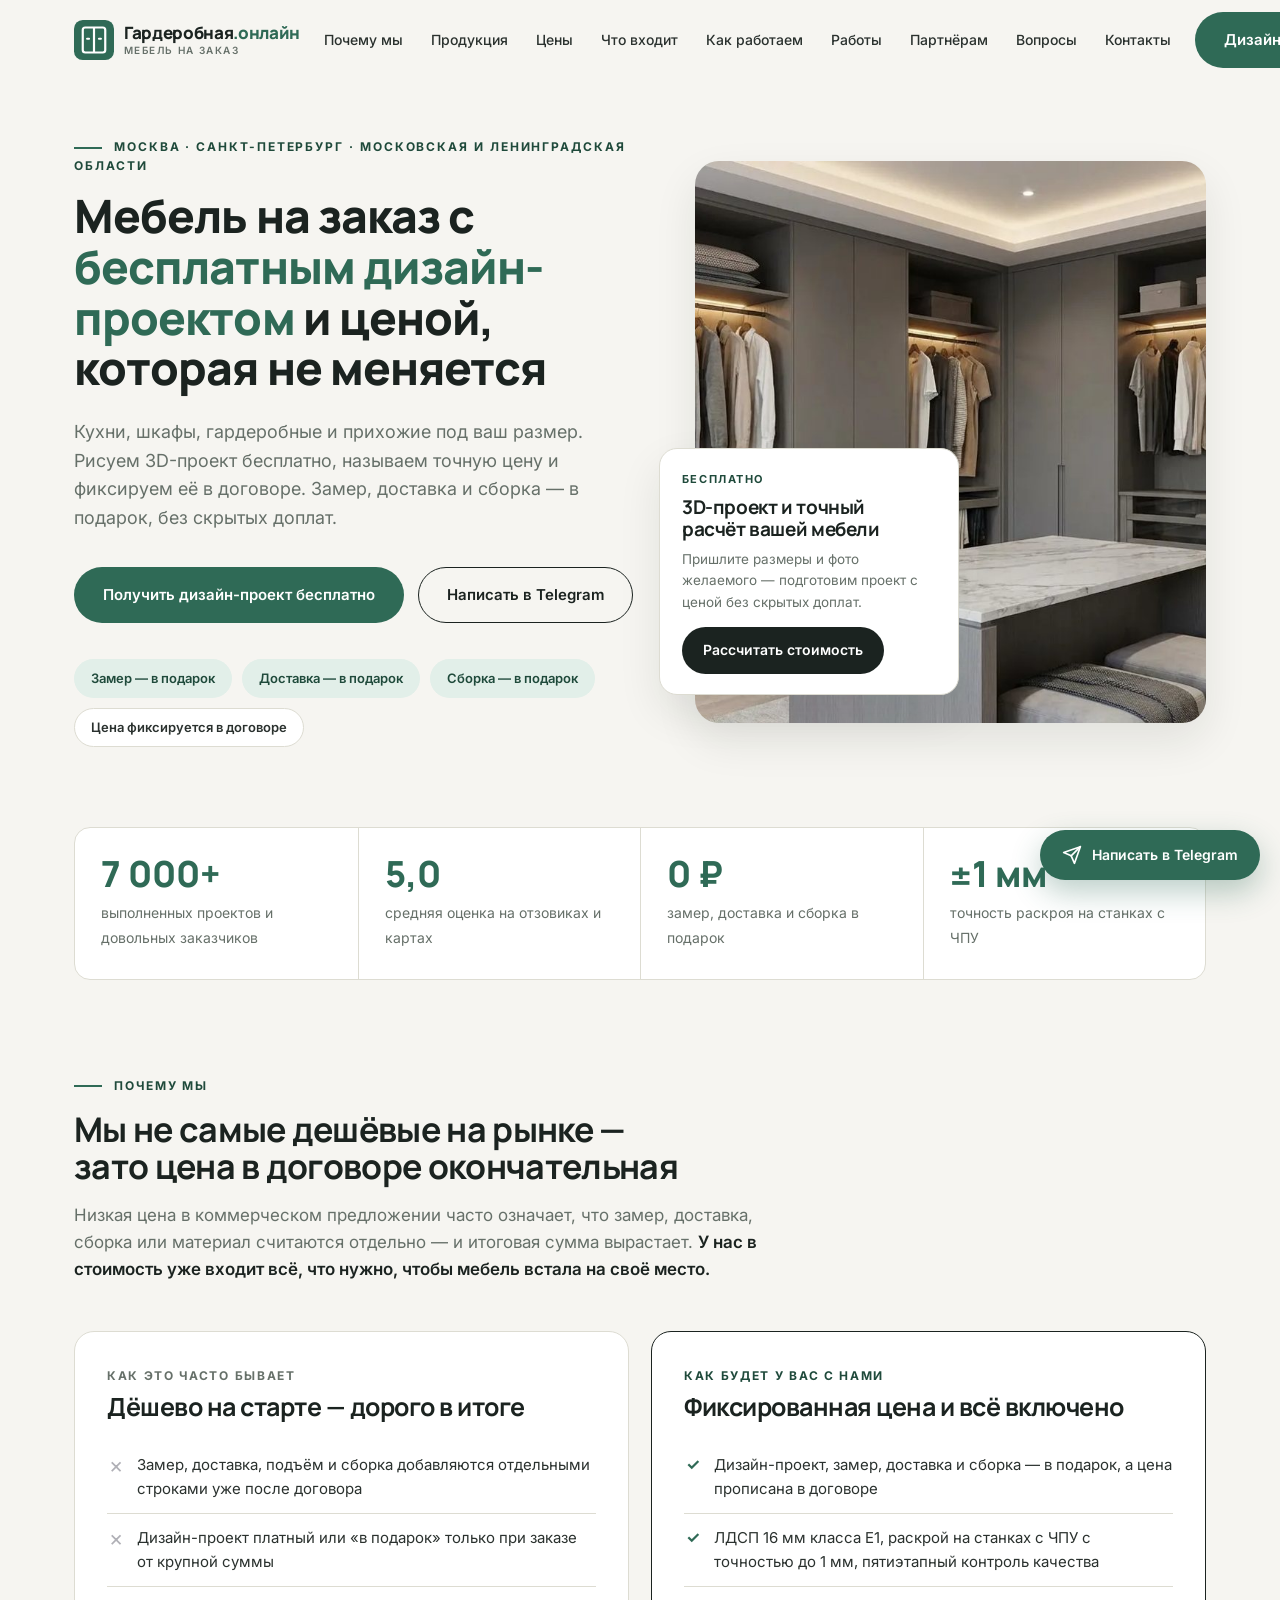
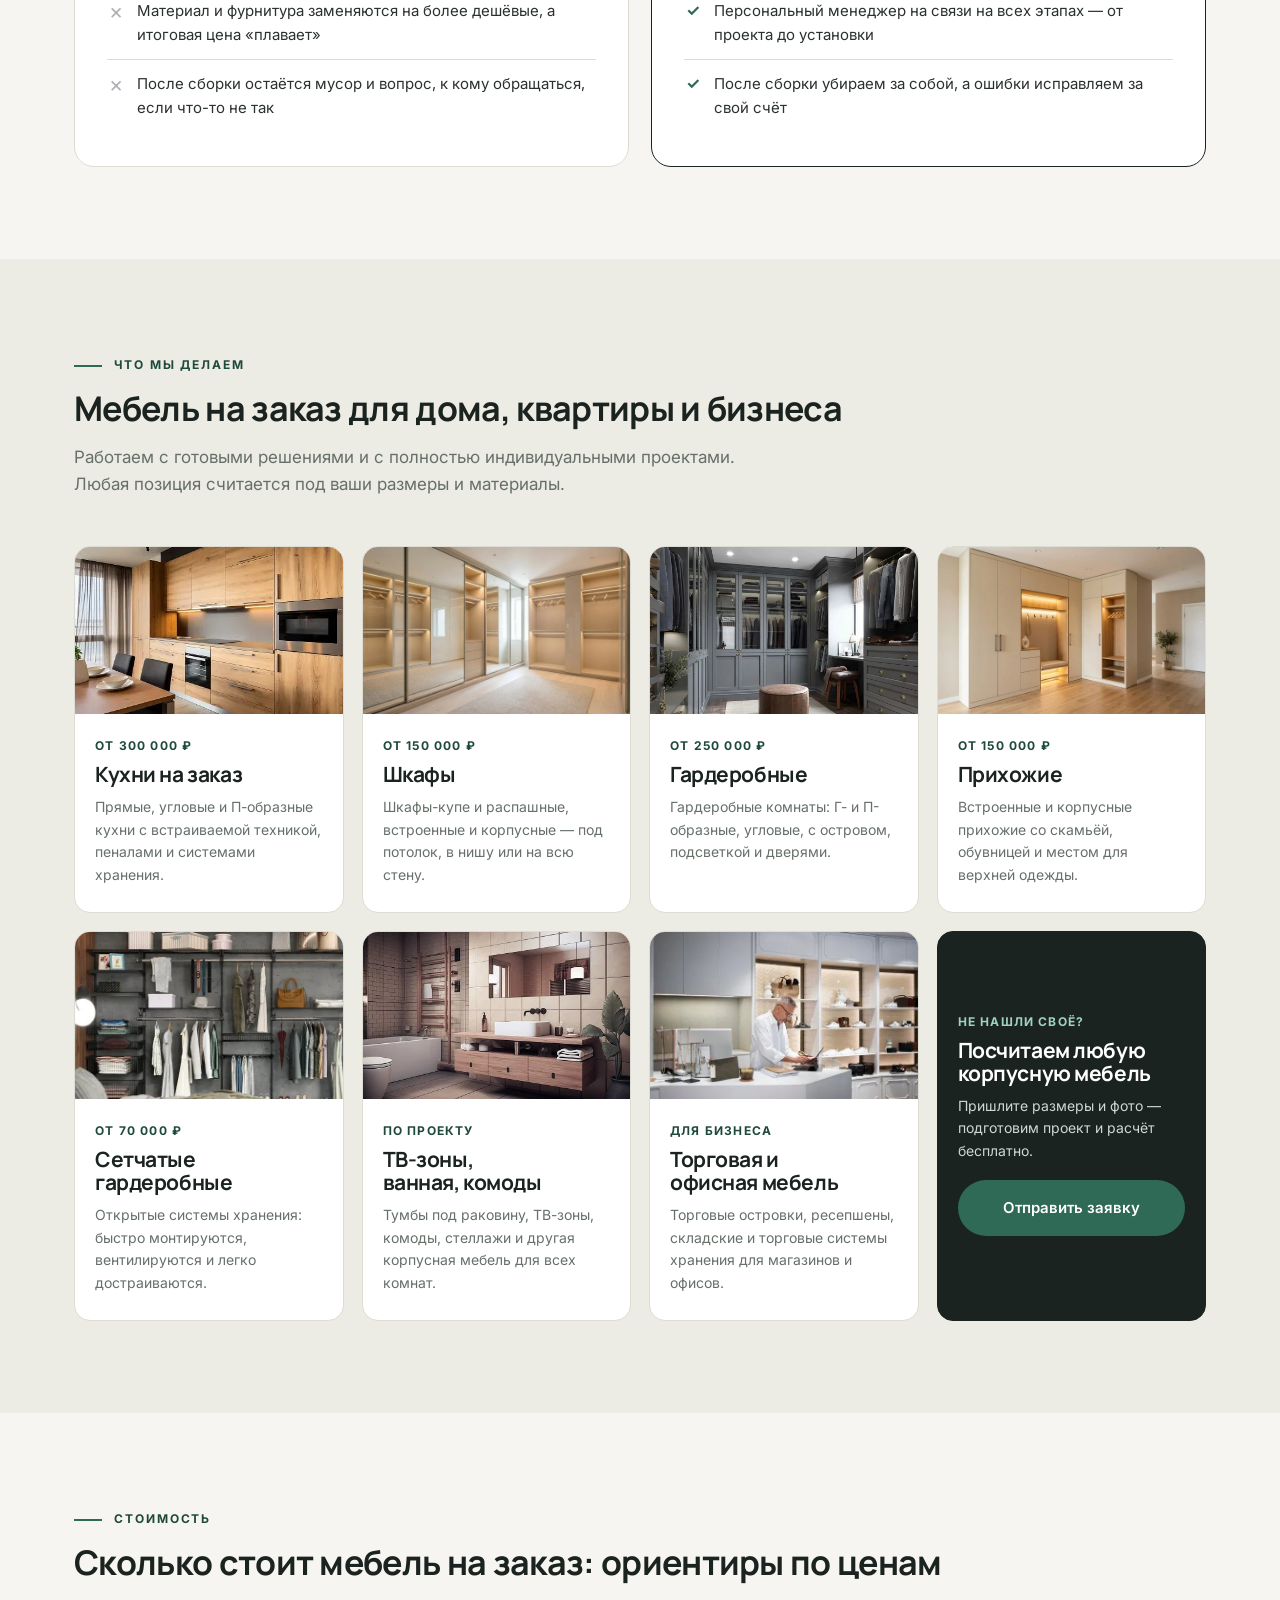
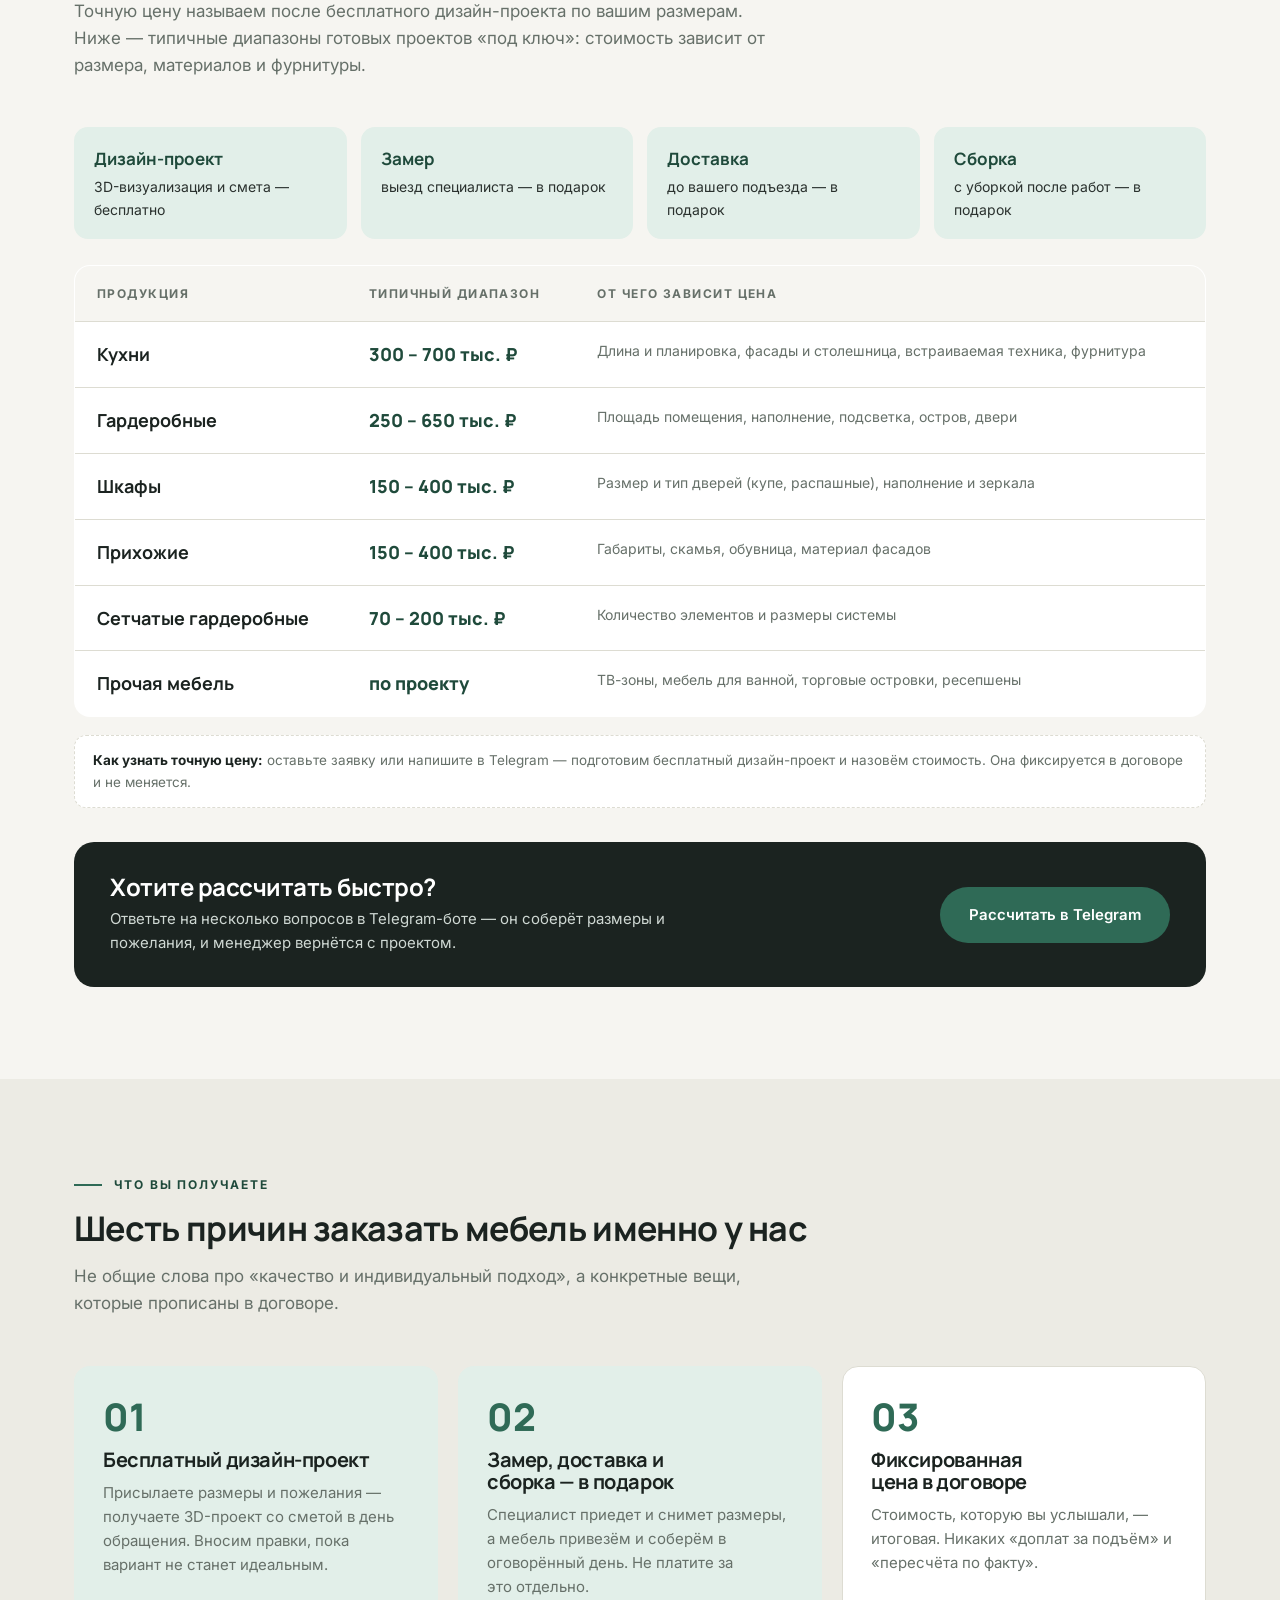
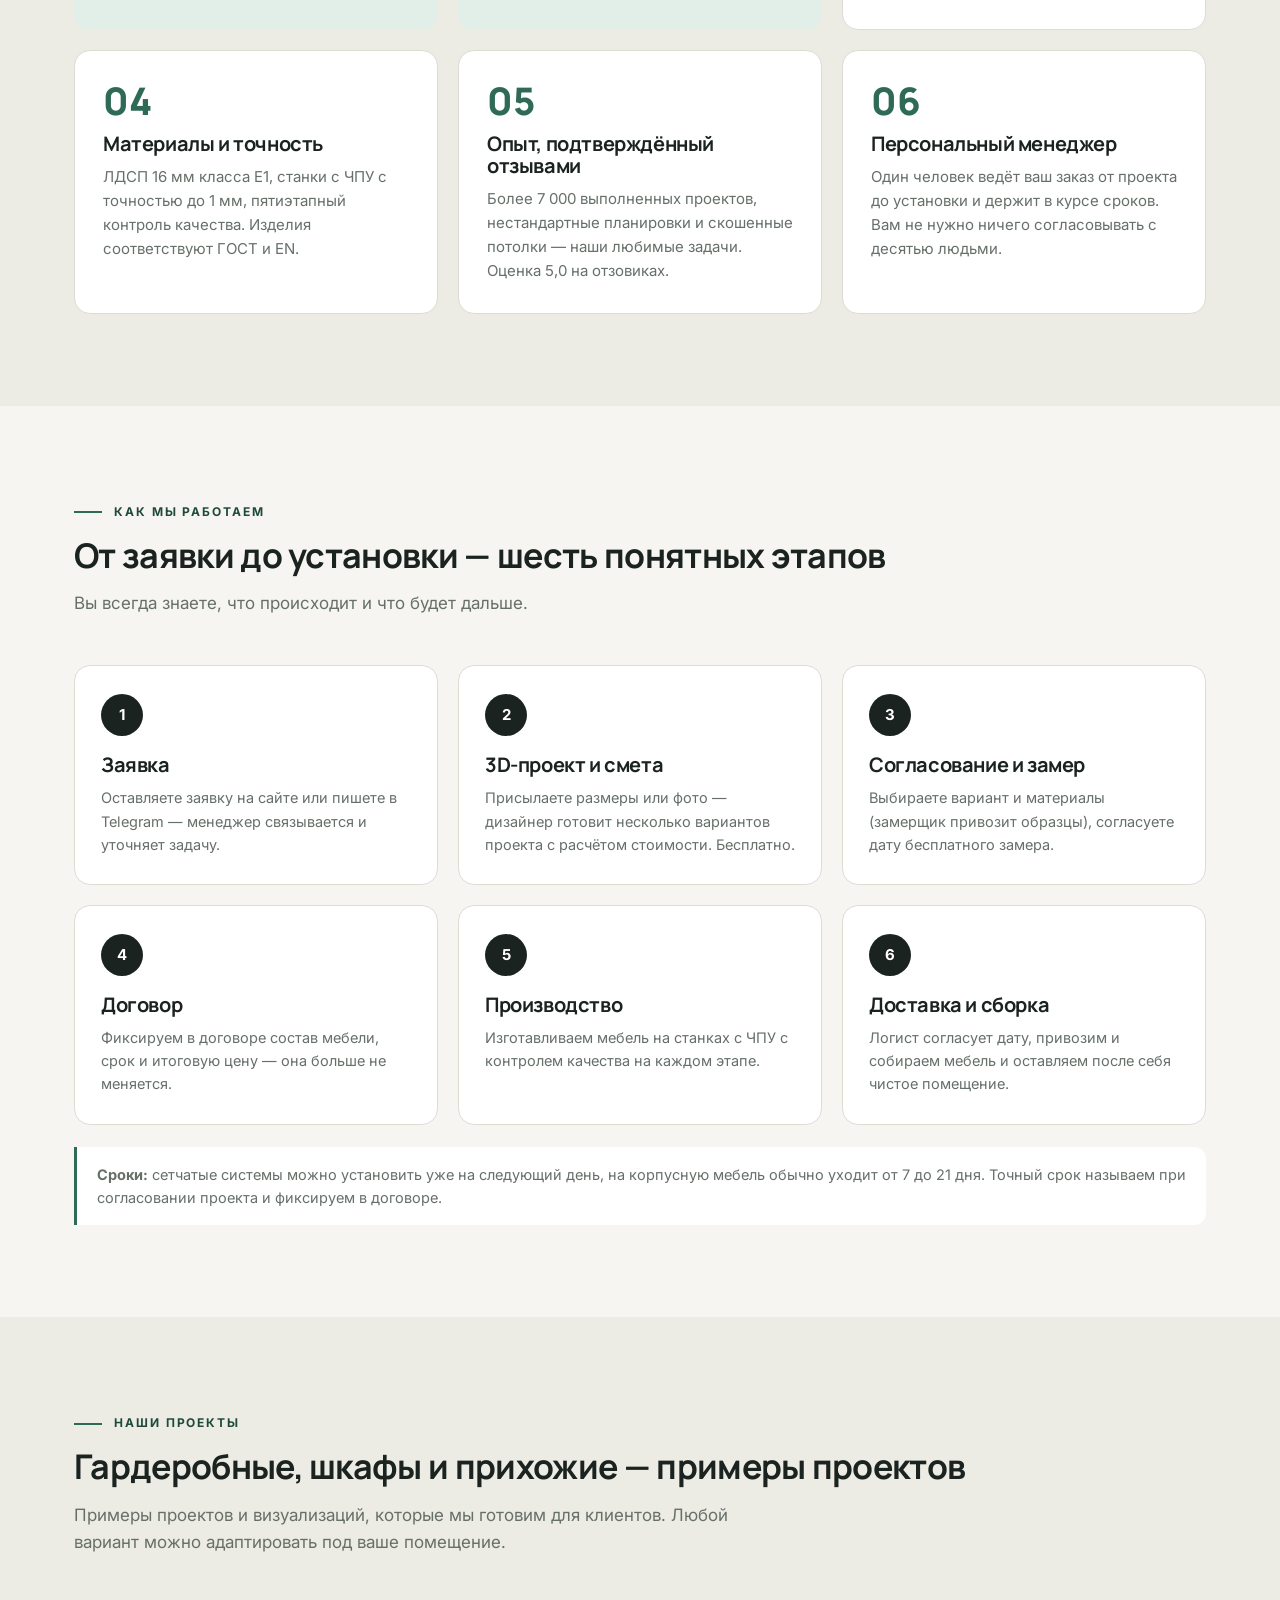
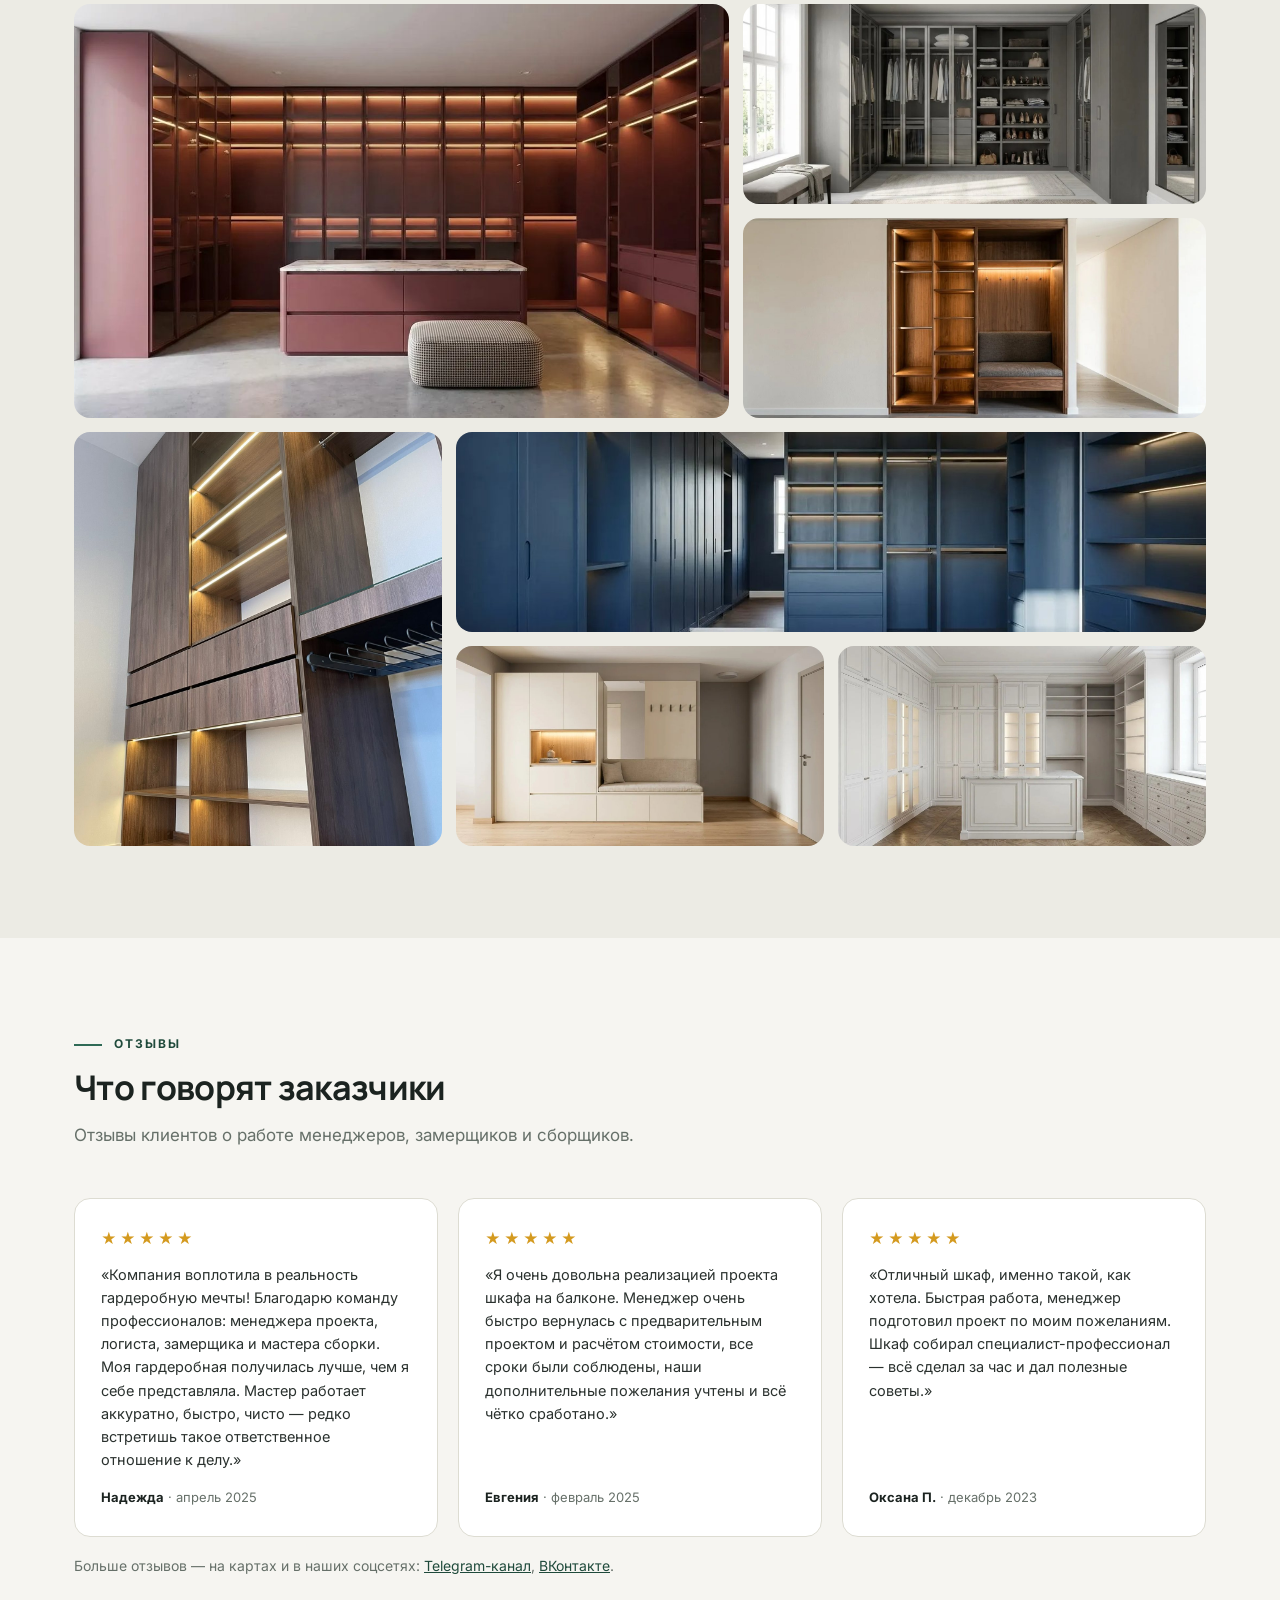
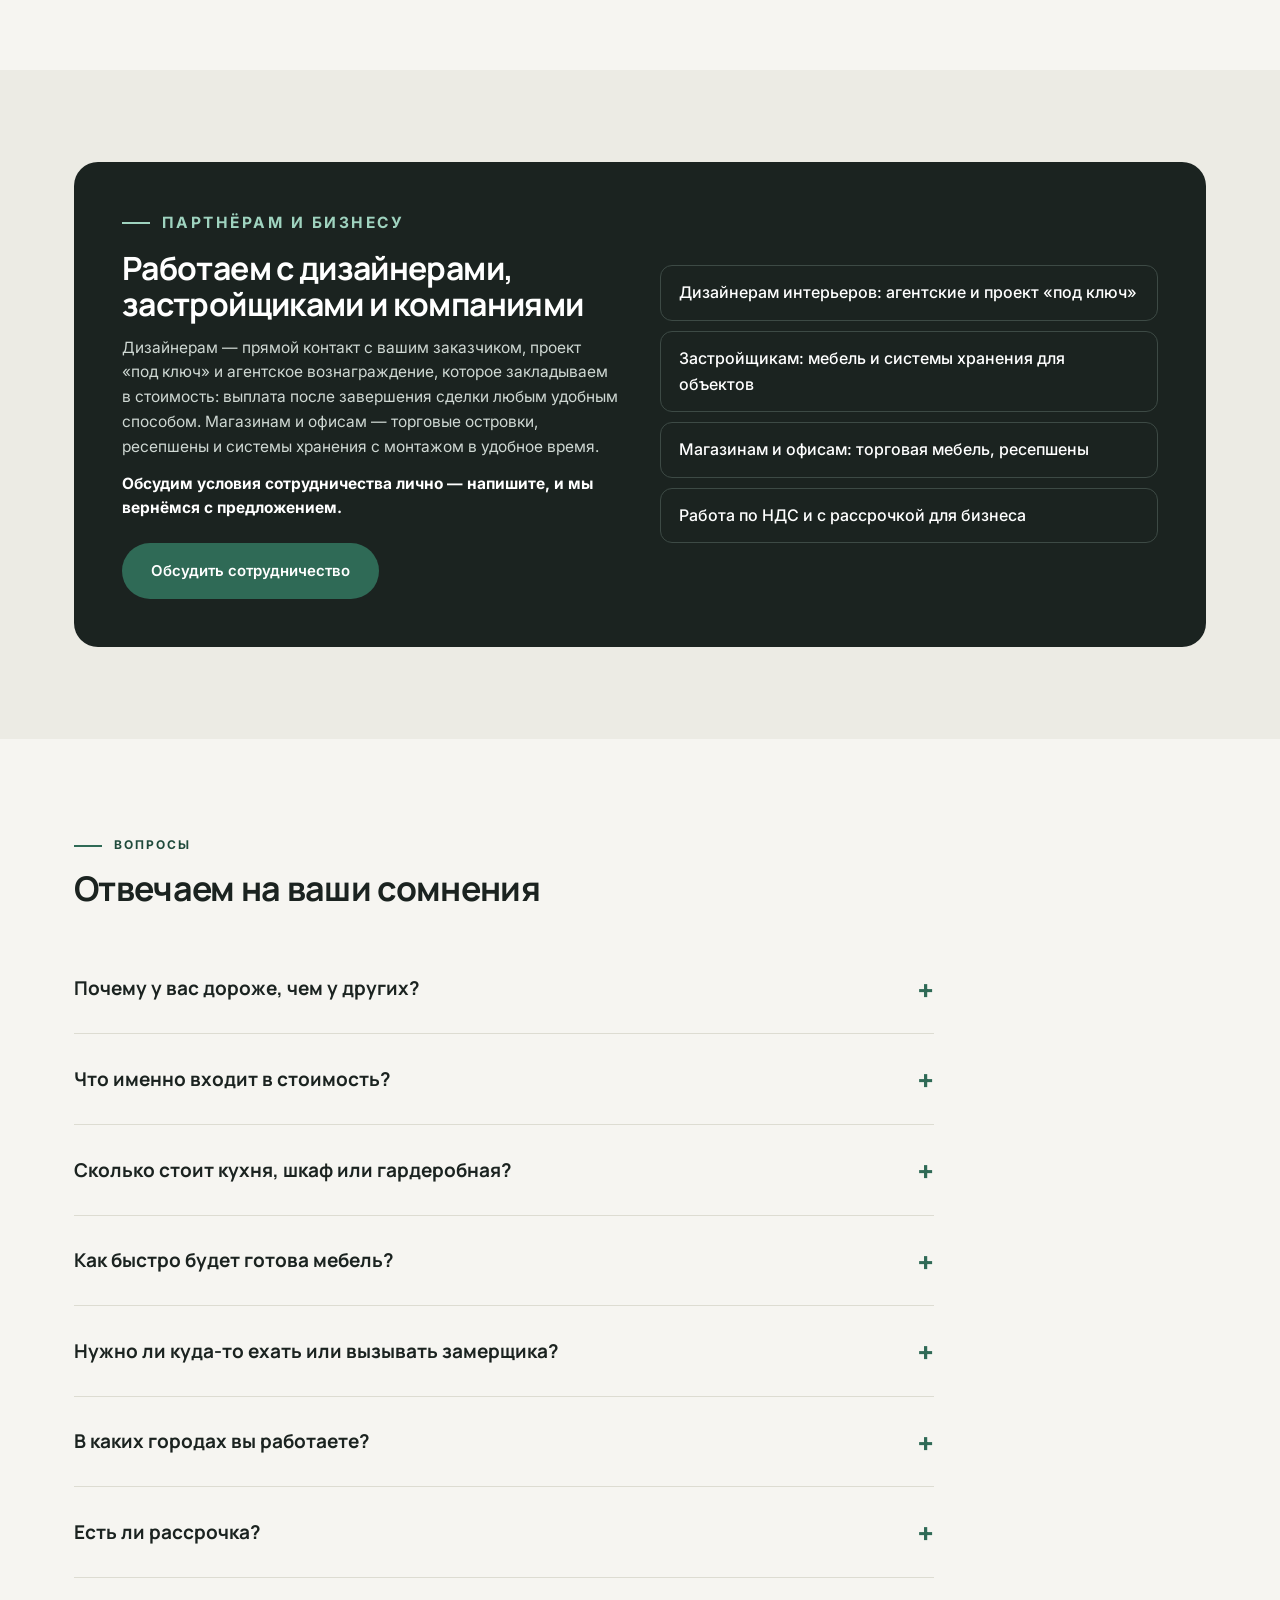
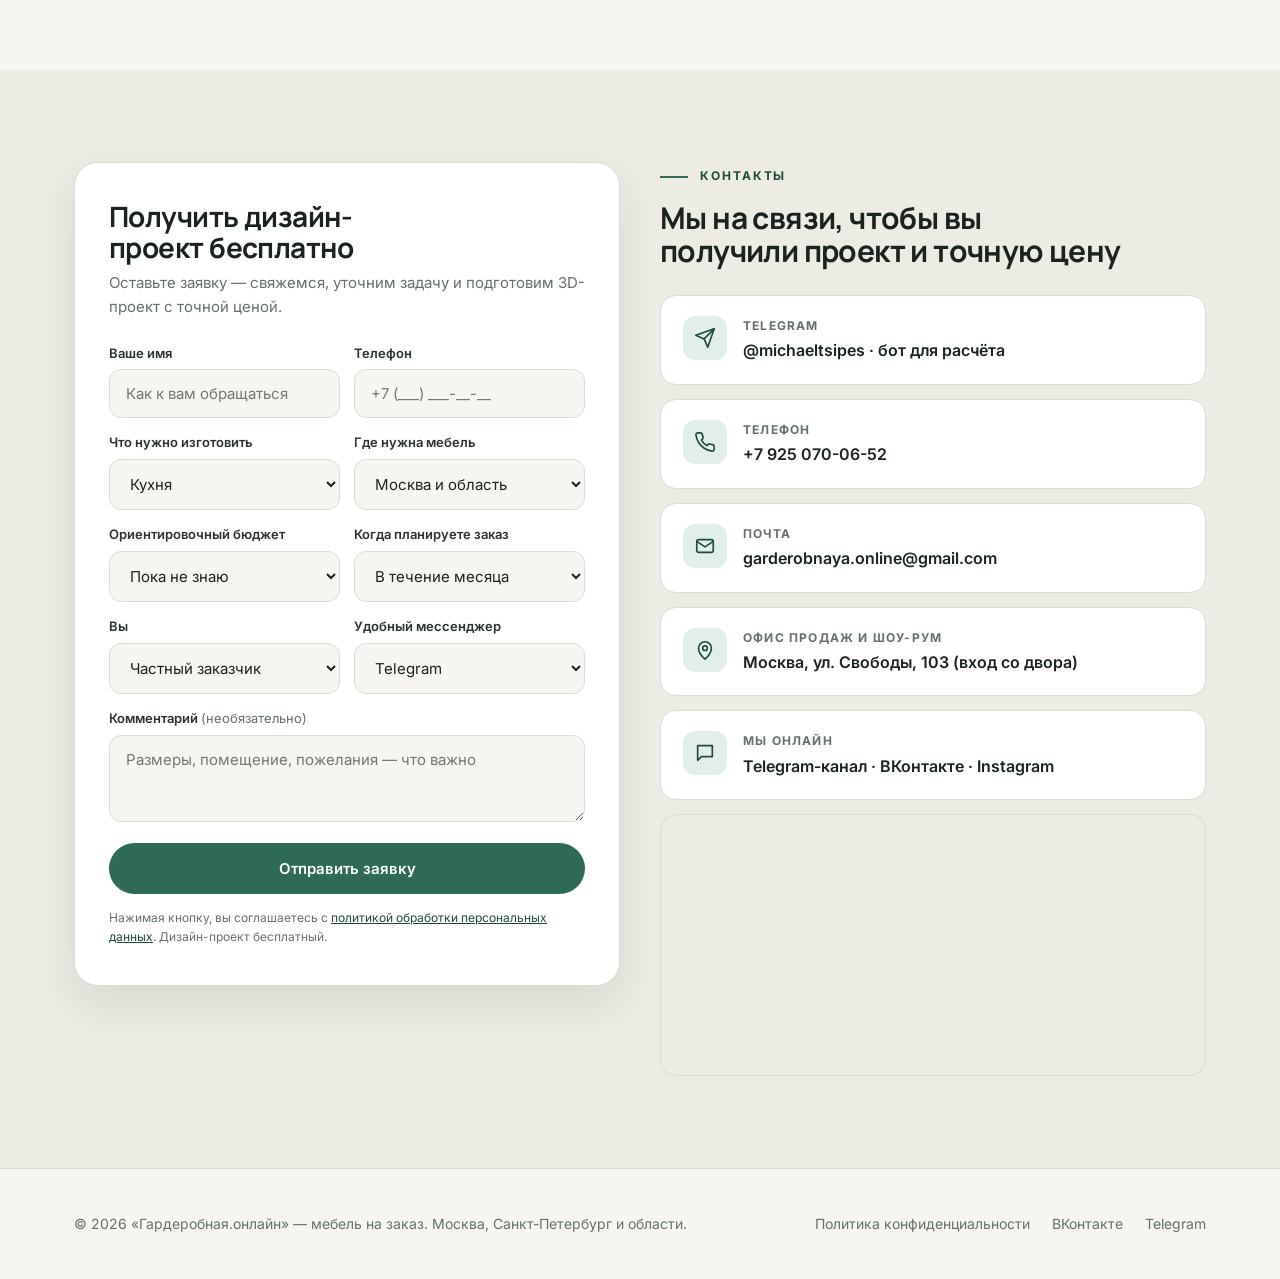
==== index.html @ 801c7837 "init: landing for Garderobnaya.online" ====
<!DOCTYPE html>
<html lang="ru">
<head>
<meta charset="UTF-8">
<meta name="viewport" content="width=device-width, initial-scale=1.0">
<title>Мебель на заказ в Москве и Санкт-Петербурге — бесплатный дизайн-проект и фиксированная цена | Гардеробная.онлайн</title>
<meta name="description" content="Кухни, шкафы, гардеробные и прихожие на заказ в Москве, Санкт-Петербурге и областях. Бесплатный дизайн-проект, замер, доставка и сборка в подарок. Фиксированная цена в договоре без скрытых доплат.">
<link rel="icon" href="img/favicon.svg" type="image/svg+xml">
<link rel="preconnect" href="https://fonts.googleapis.com">
<link rel="preconnect" href="https://fonts.gstatic.com" crossorigin>
<link href="https://fonts.googleapis.com/css2?family=Manrope:wght@500;600;700;800&family=Inter:wght@400;500;600;700&display=swap" rel="stylesheet">
<link rel="stylesheet" href="styles.css">
</head>
<body>

<header class="header" id="header">
  <div class="header__inner">
    <a href="#top" class="logo" aria-label="Гардеробная.онлайн">
      <svg viewBox="0 0 64 64" aria-hidden="true"><rect width="64" height="64" rx="14" fill="#2f6a56"/><rect x="14" y="12" width="36" height="40" rx="4" fill="none" stroke="#fff" stroke-width="3.5"/><path d="M32 12v40" stroke="#fff" stroke-width="3.5"/><path d="M24 30h-3M43 30h-3" stroke="#fff" stroke-width="3.5" stroke-linecap="round"/></svg>
      <span class="logo__t">Гардеробная<em>.онлайн</em><small>Мебель на заказ</small></span>
    </a>
    <nav class="nav" id="nav">
      <a href="#why">Почему мы</a>
      <a href="#products">Продукция</a>
      <a href="#prices">Цены</a>
      <a href="#offers">Что входит</a>
      <a href="#process">Как работаем</a>
      <a href="#portfolio">Работы</a>
      <a href="#partners">Партнёрам</a>
      <a href="#faq">Вопросы</a>
      <a href="#contact">Контакты</a>
    </nav>
    <div class="header__right">
      <a href="tel:+79250700652" class="header__phone">+7 925 070-06-52</a>
      <a href="#contact" class="btn btn--primary">Дизайн-проект бесплатно</a>
      <button class="burger" id="burger" aria-label="Меню"><span></span></button>
    </div>
  </div>
</header>

<main id="top">

<!-- HERO -->
<section class="hero">
  <div class="container hero__grid">
    <div>
      <p class="section-tag">Москва · Санкт-Петербург · Московская и Ленинградская области</p>
      <h1>Мебель на заказ с <em>бесплатным дизайн-проектом</em> и ценой, которая не меняется</h1>
      <p class="hero__lead">Кухни, шкафы, гардеробные и прихожие под ваш размер. Рисуем 3D-проект бесплатно, называем точную цену и фиксируем её в договоре. Замер, доставка и сборка — в подарок, без скрытых доплат.</p>
      <div class="hero__cta">
        <a href="#contact" class="btn btn--primary">Получить дизайн-проект бесплатно</a>
        <a href="https://t.me/michaeltsipes" target="_blank" rel="noopener" class="btn btn--outline">Написать в Telegram</a>
      </div>
      <div class="hero__chips">
        <span class="chip chip--gift">Замер — в подарок</span>
        <span class="chip chip--gift">Доставка — в подарок</span>
        <span class="chip chip--gift">Сборка — в подарок</span>
        <span class="chip">Цена фиксируется в договоре</span>
      </div>
    </div>
    <div class="hero__visual">
      <div class="hero__photo"><img src="img/hero.jpg" alt="Гардеробная комната с островом и подсветкой, проект на заказ" fetchpriority="high"></div>
      <aside class="hero__card">
        <p class="hero__card-tag">Бесплатно</p>
        <h3>3D-проект и точный расчёт вашей мебели</h3>
        <p>Пришлите размеры и фото желаемого — подготовим проект с ценой без скрытых доплат.</p>
        <a href="#contact" class="btn btn--dark">Рассчитать стоимость</a>
      </aside>
    </div>
  </div>
</section>

<!-- STATS -->
<section class="stats">
  <div class="container">
    <div class="stats__row">
      <div class="stat"><b>7 000+</b><span>выполненных проектов и довольных заказчиков</span></div>
      <div class="stat"><b>5,0</b><span>средняя оценка на отзовиках и картах</span></div>
      <div class="stat"><b>0 ₽</b><span>замер, доставка и сборка в подарок</span></div>
      <div class="stat"><b>±1 мм</b><span>точность раскроя на станках с ЧПУ</span></div>
    </div>
  </div>
</section>

<!-- WHY / PRICE OBJECTION -->
<section id="why">
  <div class="container">
    <p class="section-tag">Почему мы</p>
    <h2 class="section-title">Мы не самые дешёвые на рынке — зато цена в договоре окончательная</h2>
    <p class="section-lead">Низкая цена в коммерческом предложении часто означает, что замер, доставка, сборка или материал считаются отдельно — и итоговая сумма вырастает. <b>У нас в стоимость уже входит всё, что нужно, чтобы мебель встала на своё место.</b></p>
    <div class="versus">
      <div class="versus__col">
        <p class="versus__label">Как это часто бывает</p>
        <h3>Дёшево на старте — дорого в итоге</h3>
        <ul>
          <li>Замер, доставка, подъём и сборка добавляются отдельными строками уже после договора</li>
          <li>Дизайн-проект платный или «в подарок» только при заказе от крупной суммы</li>
          <li>Материал и фурнитура заменяются на более дешёвые, а итоговая цена «плавает»</li>
          <li>После сборки остаётся мусор и вопрос, к кому обращаться, если что-то не так</li>
        </ul>
      </div>
      <div class="versus__col versus__col--good">
        <p class="versus__label">Как будет у вас с нами</p>
        <h3>Фиксированная цена и всё включено</h3>
        <ul>
          <li>Дизайн-проект, замер, доставка и сборка — в подарок, а цена прописана в договоре</li>
          <li>ЛДСП 16 мм класса Е1, раскрой на станках с ЧПУ с точностью до 1 мм, пятиэтапный контроль качества</li>
          <li>Персональный менеджер на связи на всех этапах — от проекта до установки</li>
          <li>После сборки убираем за собой, а ошибки исправляем за свой счёт</li>
        </ul>
      </div>
    </div>
  </div>
</section>

<!-- PRODUCTS -->
<section id="products" class="alt">
  <div class="container">
    <p class="section-tag">Что мы делаем</p>
    <h2 class="section-title">Мебель на заказ для дома, квартиры и бизнеса</h2>
    <p class="section-lead">Работаем с готовыми решениями и с полностью индивидуальными проектами. Любая позиция считается под ваши размеры и материалы.</p>
    <div class="srv-grid">
      <article class="srv">
        <div class="srv__img"><img src="img/srv-kitchen.jpg" alt="Кухня на заказ с деревянными фасадами" loading="lazy"></div>
        <div class="srv__body">
          <p class="srv__price">от 300 000 ₽</p>
          <h3>Кухни на заказ</h3>
          <p>Прямые, угловые и П-образные кухни с встраиваемой техникой, пеналами и системами хранения.</p>
        </div>
      </article>
      <article class="srv">
        <div class="srv__img"><img src="img/srv-wardrobe.jpg" alt="Встроенный шкаф-купе с зеркальными дверями" loading="lazy"></div>
        <div class="srv__body">
          <p class="srv__price">от 150 000 ₽</p>
          <h3>Шкафы</h3>
          <p>Шкафы-купе и распашные, встроенные и корпусные — под потолок, в нишу или на всю стену.</p>
        </div>
      </article>
      <article class="srv">
        <div class="srv__img"><img src="img/srv-dressing.jpg" alt="Гардеробная комната со светлыми полками" loading="lazy"></div>
        <div class="srv__body">
          <p class="srv__price">от 250 000 ₽</p>
          <h3>Гардеробные</h3>
          <p>Гардеробные комнаты: Г- и П-образные, угловые, с островом, подсветкой и дверями.</p>
        </div>
      </article>
      <article class="srv">
        <div class="srv__img"><img src="img/srv-hall.jpg" alt="Прихожая со шкафом и лавкой" loading="lazy"></div>
        <div class="srv__body">
          <p class="srv__price">от 150 000 ₽</p>
          <h3>Прихожие</h3>
          <p>Встроенные и корпусные прихожие со скамьёй, обувницей и местом для верхней одежды.</p>
        </div>
      </article>
      <article class="srv">
        <div class="srv__img"><img src="img/srv-mesh.jpg" alt="Открытая сетчатая гардеробная система" loading="lazy"></div>
        <div class="srv__body">
          <p class="srv__price">от 70 000 ₽</p>
          <h3>Сетчатые гардеробные</h3>
          <p>Открытые системы хранения: быстро монтируются, вентилируются и легко достраиваются.</p>
        </div>
      </article>
      <article class="srv">
        <div class="srv__img"><img src="img/srv-other.jpg" alt="Мебель для ванной комнаты на заказ" loading="lazy"></div>
        <div class="srv__body">
          <p class="srv__price">по проекту</p>
          <h3>ТВ-зоны, ванная, комоды</h3>
          <p>Тумбы под раковину, ТВ-зоны, комоды, стеллажи и другая корпусная мебель для всех комнат.</p>
        </div>
      </article>
      <article class="srv">
        <div class="srv__img"><img src="img/srv-biz.jpg" alt="Торговая мебель и витрины для магазина" loading="lazy"></div>
        <div class="srv__body">
          <p class="srv__price">для бизнеса</p>
          <h3>Торговая и офисная мебель</h3>
          <p>Торговые островки, ресепшены, складские и торговые системы хранения для магазинов и офисов.</p>
        </div>
      </article>
      <article class="srv srv--cta">
        <div class="srv__body">
          <p class="srv__price">Не нашли своё?</p>
          <h3>Посчитаем любую корпусную мебель</h3>
          <p>Пришлите размеры и фото — подготовим проект и расчёт бесплатно.</p>
          <a href="#contact" class="btn btn--primary">Отправить заявку</a>
        </div>
      </article>
    </div>
  </div>
</section>

<!-- PRICES -->
<section id="prices">
  <div class="container">
    <p class="section-tag">Стоимость</p>
    <h2 class="section-title">Сколько стоит мебель на заказ: ориентиры по ценам</h2>
    <p class="section-lead">Точную цену называем после бесплатного дизайн-проекта по вашим размерам. Ниже — типичные диапазоны готовых проектов «под ключ»: стоимость зависит от размера, материалов и фурнитуры.</p>

    <div class="included">
      <div><b>Дизайн-проект</b>3D-визуализация и смета — бесплатно</div>
      <div><b>Замер</b>выезд специалиста — в подарок</div>
      <div><b>Доставка</b>до вашего подъезда — в подарок</div>
      <div><b>Сборка</b>с уборкой после работ — в подарок</div>
    </div>

    <table class="ptable">
      <thead>
        <tr><th>Продукция</th><th>Типичный диапазон</th><th>От чего зависит цена</th></tr>
      </thead>
      <tbody>
        <tr><td>Кухни</td><td>300 – 700 тыс. ₽</td><td>Длина и планировка, фасады и столешница, встраиваемая техника, фурнитура</td></tr>
        <tr><td>Гардеробные</td><td>250 – 650 тыс. ₽</td><td>Площадь помещения, наполнение, подсветка, остров, двери</td></tr>
        <tr><td>Шкафы</td><td>150 – 400 тыс. ₽</td><td>Размер и тип дверей (купе, распашные), наполнение и зеркала</td></tr>
        <tr><td>Прихожие</td><td>150 – 400 тыс. ₽</td><td>Габариты, скамья, обувница, материал фасадов</td></tr>
        <tr><td>Сетчатые гардеробные</td><td>70 – 200 тыс. ₽</td><td>Количество элементов и размеры системы</td></tr>
        <tr><td>Прочая мебель</td><td>по проекту</td><td>ТВ-зоны, мебель для ванной, торговые островки, ресепшены</td></tr>
      </tbody>
    </table>
    <p class="price-note"><b>Как узнать точную цену:</b> оставьте заявку или напишите в Telegram — подготовим бесплатный дизайн-проект и назовём стоимость. Она фиксируется в договоре и не меняется.</p>

    <div class="furniture-row" style="margin-top:34px">
      <div>
        <h3>Хотите рассчитать быстро?</h3>
        <p>Ответьте на несколько вопросов в Telegram-боте — он соберёт размеры и пожелания, и менеджер вернётся с проектом.</p>
      </div>
      <a href="https://t.me/Ggardebot?start=c1730453398863-ds" target="_blank" rel="noopener" class="btn btn--primary">Рассчитать в Telegram</a>
    </div>
  </div>
</section>

<!-- OFFERS -->
<section id="offers" class="alt">
  <div class="container">
    <p class="section-tag">Что вы получаете</p>
    <h2 class="section-title">Шесть причин заказать мебель именно у нас</h2>
    <p class="section-lead">Не общие слова про «качество и индивидуальный подход», а конкретные вещи, которые прописаны в договоре.</p>
    <div class="offer-grid">
      <div class="offer-card offer-card--gift">
        <div class="offer-card__num">01</div>
        <h3>Бесплатный дизайн-проект</h3>
        <p>Присылаете размеры и пожелания — получаете 3D-проект со сметой в день обращения. Вносим правки, пока вариант не станет идеальным.</p>
      </div>
      <div class="offer-card offer-card--gift">
        <div class="offer-card__num">02</div>
        <h3>Замер, доставка и сборка — в подарок</h3>
        <p>Специалист приедет и снимет размеры, а мебель привезём и соберём в оговорённый день. Не платите за это отдельно.</p>
      </div>
      <div class="offer-card">
        <div class="offer-card__num">03</div>
        <h3>Фиксированная цена в договоре</h3>
        <p>Стоимость, которую вы услышали, — итоговая. Никаких «доплат за подъём» и «пересчёта по факту».</p>
      </div>
      <div class="offer-card">
        <div class="offer-card__num">04</div>
        <h3>Материалы и точность</h3>
        <p>ЛДСП 16 мм класса Е1, станки с ЧПУ с точностью до 1 мм, пятиэтапный контроль качества. Изделия соответствуют ГОСТ и EN.</p>
      </div>
      <div class="offer-card">
        <div class="offer-card__num">05</div>
        <h3>Опыт, подтверждённый отзывами</h3>
        <p>Более 7 000 выполненных проектов, нестандартные планировки и скошенные потолки — наши любимые задачи. Оценка 5,0 на отзовиках.</p>
      </div>
      <div class="offer-card">
        <div class="offer-card__num">06</div>
        <h3>Персональный менеджер</h3>
        <p>Один человек ведёт ваш заказ от проекта до установки и держит в курсе сроков. Вам не нужно ничего согласовывать с десятью людьми.</p>
      </div>
    </div>
  </div>
</section>

<!-- PROCESS -->
<section id="process">
  <div class="container">
    <p class="section-tag">Как мы работаем</p>
    <h2 class="section-title">От заявки до установки — шесть понятных этапов</h2>
    <p class="section-lead">Вы всегда знаете, что происходит и что будет дальше.</p>
    <div class="steps">
      <div class="step">
        <span class="step__n">1</span>
        <h3>Заявка</h3>
        <p>Оставляете заявку на сайте или пишете в Telegram — менеджер связывается и уточняет задачу.</p>
      </div>
      <div class="step">
        <span class="step__n">2</span>
        <h3>3D-проект и смета</h3>
        <p>Присылаете размеры или фото — дизайнер готовит несколько вариантов проекта с расчётом стоимости. Бесплатно.</p>
      </div>
      <div class="step">
        <span class="step__n">3</span>
        <h3>Согласование и замер</h3>
        <p>Выбираете вариант и материалы (замерщик привозит образцы), согласуете дату бесплатного замера.</p>
      </div>
      <div class="step">
        <span class="step__n">4</span>
        <h3>Договор</h3>
        <p>Фиксируем в договоре состав мебели, срок и итоговую цену — она больше не меняется.</p>
      </div>
      <div class="step">
        <span class="step__n">5</span>
        <h3>Производство</h3>
        <p>Изготавливаем мебель на станках с ЧПУ с контролем качества на каждом этапе.</p>
      </div>
      <div class="step">
        <span class="step__n">6</span>
        <h3>Доставка и сборка</h3>
        <p>Логист согласует дату, привозим и собираем мебель и оставляем после себя чистое помещение.</p>
      </div>
    </div>
    <p class="terms"><b>Сроки:</b> сетчатые системы можно установить уже на следующий день, на корпусную мебель обычно уходит от 7 до 21 дня. Точный срок называем при согласовании проекта и фиксируем в договоре.</p>
  </div>
</section>

<!-- PORTFOLIO -->
<section id="portfolio" class="alt">
  <div class="container">
    <p class="section-tag">Наши проекты</p>
    <h2 class="section-title">Гардеробные, шкафы и прихожие — примеры проектов</h2>
    <p class="section-lead">Примеры проектов и визуализаций, которые мы готовим для клиентов. Любой вариант можно адаптировать под ваше помещение.</p>
    <div class="gallery">
      <figure class="g1"><img src="img/w1.jpg" alt="Гардеробная комната с островом и подсветкой" loading="lazy"></figure>
      <figure class="g2"><img src="img/w2.jpg" alt="Гардеробная со стеклянными фасадами и системой хранения обуви" loading="lazy"></figure>
      <figure class="g3"><img src="img/w3.jpg" alt="Встроенный шкаф с деревянным наполнением и лавкой" loading="lazy"></figure>
      <figure class="g4"><img src="img/w4.jpg" alt="Гардеробная с деревянными полками и подсветкой" loading="lazy"></figure>
      <figure class="g5"><img src="img/w5.jpg" alt="Гардеробная в тёмно-синих тонах" loading="lazy"></figure>
      <figure class="g6"><img src="img/w6.jpg" alt="Прихожая со шкафом и лавкой" loading="lazy"></figure>
      <figure class="g7"><img src="img/w7.jpg" alt="Классическая светлая гардеробная с островом" loading="lazy"></figure>
    </div>
  </div>
</section>

<!-- REVIEWS -->
<section id="reviews">
  <div class="container">
    <p class="section-tag">Отзывы</p>
    <h2 class="section-title">Что говорят заказчики</h2>
    <p class="section-lead">Отзывы клиентов о работе менеджеров, замерщиков и сборщиков.</p>
    <div class="reviews">
      <div class="review">
        <div class="review__stars">★★★★★</div>
        <p>«Компания воплотила в реальность гардеробную мечты! Благодарю команду профессионалов: менеджера проекта, логиста, замерщика и мастера сборки. Моя гардеробная получилась лучше, чем я себе представляла. Мастер работает аккуратно, быстро, чисто — редко встретишь такое ответственное отношение к делу.»</p>
        <footer><b>Надежда</b> · апрель 2025</footer>
      </div>
      <div class="review">
        <div class="review__stars">★★★★★</div>
        <p>«Я очень довольна реализацией проекта шкафа на балконе. Менеджер очень быстро вернулась с предварительным проектом и расчётом стоимости, все сроки были соблюдены, наши дополнительные пожелания учтены и всё чётко сработано.»</p>
        <footer><b>Евгения</b> · февраль 2025</footer>
      </div>
      <div class="review">
        <div class="review__stars">★★★★★</div>
        <p>«Отличный шкаф, именно такой, как хотела. Быстрая работа, менеджер подготовил проект по моим пожеланиям. Шкаф собирал специалист-профессионал — всё сделал за час и дал полезные советы.»</p>
        <footer><b>Оксана П.</b> · декабрь 2023</footer>
      </div>
    </div>
    <p class="reviews-note">Больше отзывов — на картах и в наших соцсетях: <a href="https://t.me/garderobnaya_online" target="_blank" rel="noopener">Telegram-канал</a>, <a href="https://vk.ru/garderobnaya.online" target="_blank" rel="noopener">ВКонтакте</a>.</p>
  </div>
</section>

<!-- PARTNERS -->
<section id="partners" class="alt">
  <div class="container">
    <div class="partners">
      <div>
        <p class="section-tag">Партнёрам и бизнесу</p>
        <h2>Работаем с дизайнерами, застройщиками и компаниями</h2>
        <p>Дизайнерам — прямой контакт с вашим заказчиком, проект «под ключ» и агентское вознаграждение, которое закладываем в стоимость: выплата после завершения сделки любым удобным способом. Магазинам и офисам — торговые островки, ресепшены и системы хранения с монтажом в удобное время.</p>
        <p style="margin-top:12px"><b>Обсудим условия сотрудничества лично — напишите, и мы вернёмся с предложением.</b></p>
        <a href="https://t.me/michaeltsipes" target="_blank" rel="noopener" class="btn btn--primary">Обсудить сотрудничество</a>
      </div>
      <div class="partners__list">
        <div>Дизайнерам интерьеров: агентские и проект «под ключ»</div>
        <div>Застройщикам: мебель и системы хранения для объектов</div>
        <div>Магазинам и офисам: торговая мебель, ресепшены</div>
        <div>Работа по НДС и с рассрочкой для бизнеса</div>
      </div>
    </div>
  </div>
</section>

<!-- FAQ -->
<section id="faq">
  <div class="container">
    <p class="section-tag">Вопросы</p>
    <h2 class="section-title">Отвечаем на ваши сомнения</h2>
    <div class="faq" style="margin-top:36px">
      <details class="faq__item">
        <summary>Почему у вас дороже, чем у других?</summary>
        <p>Мы не конкурируем самой низкой ценой на старте. Вы платите за материал ЛДСП 16 мм класса Е1, точность станков с ЧПУ, пятиэтапный контроль качества и сервис. Замер, доставка, сборка и дизайн-проект уже входят в цену, а итоговая сумма фиксируется в договоре и не растёт. Сравнивайте предложения по составу: часто «дешёвая» мебель в итоге обходится дороже из-за доплат.</p>
      </details>
      <details class="faq__item">
        <summary>Что именно входит в стоимость?</summary>
        <p>Дизайн-проект с 3D-визуализацией и сметой, выезд замерщика, производство, доставка и сборка. За них отдельно платить не нужно. Конкретный состав вашего заказа и цена прописываются в договоре.</p>
      </details>
      <details class="faq__item">
        <summary>Сколько стоит кухня, шкаф или гардеробная?</summary>
        <p>Ориентиры: кухни — 300–700 тыс. ₽, гардеробные — 250–650 тыс. ₽, шкафы и прихожие — 150–400 тыс. ₽, сетчатые гардеробные — 70–200 тыс. ₽. Точную цену называем после бесплатного дизайн-проекта по вашим размерам.</p>
      </details>
      <details class="faq__item">
        <summary>Как быстро будет готова мебель?</summary>
        <p>Сетчатые гардеробные можно установить уже на следующий день, на корпусную мебель обычно уходит от 7 до 21 дня. Срок называем при согласовании проекта и фиксируем в договоре.</p>
      </details>
      <details class="faq__item">
        <summary>Нужно ли куда-то ехать или вызывать замерщика?</summary>
        <p>Ехать никуда не нужно. Для дизайн-проекта достаточно ваших размеров и фото помещения, а замерщик приедет бесплатно в удобное время и привезёт образцы материалов.</p>
      </details>
      <details class="faq__item">
        <summary>В каких городах вы работаете?</summary>
        <p>Работаем в Москве и Московской области, а также в Санкт-Петербурге и Ленинградской области. Если вы за пределами этих регионов — напишите, обсудим доставку индивидуально.</p>
      </details>
      <details class="faq__item">
        <summary>Есть ли рассрочка?</summary>
        <p>Да, возможна рассрочка без переплат. Условия на ваш заказ уточнит менеджер при согласовании проекта.</p>
      </details>
    </div>
  </div>
</section>

<!-- CONTACT -->
<section id="contact" class="alt">
  <div class="container contact__grid">
    <form class="form leadForm" id="leadForm" novalidate>
      <h3>Получить дизайн-проект бесплатно</h3>
      <p class="form__sub">Оставьте заявку — свяжемся, уточним задачу и подготовим 3D-проект с точной ценой.</p>
      <input type="text" name="_gotcha" style="display:none" tabindex="-1" autocomplete="off">
      <div class="field-row">
        <div class="field">
          <label for="f-name">Ваше имя</label>
          <input type="text" id="f-name" name="name" placeholder="Как к вам обращаться" required>
        </div>
        <div class="field">
          <label for="f-phone">Телефон</label>
          <input type="tel" id="f-phone" name="phone" placeholder="+7 (___) ___-__-__" required>
        </div>
      </div>
      <div class="field-row">
        <div class="field">
          <label for="f-product">Что нужно изготовить</label>
          <select id="f-product" name="product">
            <option value="Кухня">Кухня</option>
            <option value="Шкаф">Шкаф</option>
            <option value="Гардеробная">Гардеробная</option>
            <option value="Прихожая">Прихожая</option>
            <option value="Сетчатая гардеробная">Сетчатая гардеробная</option>
            <option value="Другая мебель">ТВ-зона, мебель в ванную, другое</option>
            <option value="Мебель для бизнеса">Мебель для магазина или офиса</option>
          </select>
        </div>
        <div class="field">
          <label for="f-city">Где нужна мебель</label>
          <select id="f-city" name="city">
            <option value="Москва / МО">Москва и область</option>
            <option value="Санкт-Петербург / ЛО">Санкт-Петербург и область</option>
            <option value="Другой регион">Другой регион</option>
          </select>
        </div>
      </div>
      <div class="field-row">
        <div class="field">
          <label for="f-budget">Ориентировочный бюджет</label>
          <select id="f-budget" name="budget">
            <option value="Пока не знаю">Пока не знаю</option>
            <option value="до 150 тыс. ₽">до 150 тыс. ₽</option>
            <option value="150–300 тыс. ₽">150–300 тыс. ₽</option>
            <option value="300–500 тыс. ₽">300–500 тыс. ₽</option>
            <option value="500 тыс. ₽ и больше">500 тыс. ₽ и больше</option>
          </select>
        </div>
        <div class="field">
          <label for="f-term">Когда планируете заказ</label>
          <select id="f-term" name="term">
            <option value="В течение месяца">В течение месяца</option>
            <option value="1–3 месяца">Через 1–3 месяца</option>
            <option value="Позже 3 месяцев">Позже 3 месяцев</option>
            <option value="Пока присматриваюсь">Пока присматриваюсь</option>
          </select>
        </div>
      </div>
      <div class="field-row">
        <div class="field">
          <label for="f-who">Вы</label>
          <select id="f-who" name="client_type">
            <option value="Частный заказчик">Частный заказчик</option>
            <option value="Дизайнер / застройщик">Дизайнер или застройщик</option>
            <option value="Бизнес (магазин, офис)">Бизнес: магазин, офис</option>
          </select>
        </div>
        <div class="field">
          <label for="f-messenger">Удобный мессенджер</label>
          <select id="f-messenger" name="messenger">
            <option value="Telegram">Telegram</option>
            <option value="WhatsApp">WhatsApp</option>
            <option value="MAX">MAX</option>
            <option value="Звонок">Только звонок</option>
          </select>
        </div>
      </div>
      <div class="field">
        <label for="f-comment">Комментарий <span style="font-weight:400;color:var(--clr-text-soft)">(необязательно)</span></label>
        <textarea id="f-comment" name="comment" rows="3" placeholder="Размеры, помещение, пожелания — что важно"></textarea>
      </div>
      <button type="submit" class="btn btn--primary btn--block">Отправить заявку</button>
      <p class="form__agree">Нажимая кнопку, вы соглашаетесь с <a href="privacy.html" target="_blank">политикой обработки персональных данных</a>. Дизайн-проект бесплатный.</p>
    </form>

    <div>
      <p class="section-tag">Контакты</p>
      <h2 class="section-title" style="font-size:30px">Мы на связи, чтобы вы получили проект и точную цену</h2>
      <div class="contacts" style="margin-top:28px">
        <div class="contact-card">
          <div class="contact-card__icon"><svg viewBox="0 0 24 24" fill="none" stroke="currentColor" stroke-width="1.8" stroke-linecap="round" stroke-linejoin="round"><path d="m22 2-7 20-4-9-9-4z"/><path d="M22 2 11 13"/></svg></div>
          <div><small>Telegram</small><b><a href="https://t.me/michaeltsipes" target="_blank" rel="noopener">@michaeltsipes</a> · <a href="https://t.me/Ggardebot?start=c1730453398863-ds" target="_blank" rel="noopener">бот для расчёта</a></b></div>
        </div>
        <div class="contact-card">
          <div class="contact-card__icon"><svg viewBox="0 0 24 24" fill="none" stroke="currentColor" stroke-width="1.8" stroke-linecap="round" stroke-linejoin="round"><path d="M22 16.9v3a2 2 0 0 1-2.2 2 19.8 19.8 0 0 1-8.6-3.1 19.5 19.5 0 0 1-6-6A19.8 19.8 0 0 1 2.1 4.2 2 2 0 0 1 4.1 2h3a2 2 0 0 1 2 1.7c.1 1 .4 1.9.7 2.8a2 2 0 0 1-.5 2.1L8.1 9.9a16 16 0 0 0 6 6l1.3-1.3a2 2 0 0 1 2.1-.4c.9.3 1.8.6 2.8.7a2 2 0 0 1 1.7 2z"/></svg></div>
          <div><small>Телефон</small><b><a href="tel:+79250700652">+7 925 070-06-52</a></b></div>
        </div>
        <div class="contact-card">
          <div class="contact-card__icon"><svg viewBox="0 0 24 24" fill="none" stroke="currentColor" stroke-width="1.8" stroke-linecap="round" stroke-linejoin="round"><rect x="3" y="5" width="18" height="14" rx="2"/><path d="m3 7 9 6 9-6"/></svg></div>
          <div><small>Почта</small><b><a href="mailto:garderobnaya.online@gmail.com">garderobnaya.online@gmail.com</a></b></div>
        </div>
        <div class="contact-card">
          <div class="contact-card__icon"><svg viewBox="0 0 24 24" fill="none" stroke="currentColor" stroke-width="1.8" stroke-linecap="round" stroke-linejoin="round"><path d="M12 22s7-6.2 7-12a7 7 0 1 0-14 0c0 5.8 7 12 7 12z"/><circle cx="12" cy="10" r="2.5"/></svg></div>
          <div><small>Офис продаж и шоу-рум</small><b>Москва, ул. Свободы, 103 (вход со двора)</b></div>
        </div>
        <div class="contact-card">
          <div class="contact-card__icon"><svg viewBox="0 0 24 24" fill="none" stroke="currentColor" stroke-width="1.8" stroke-linecap="round" stroke-linejoin="round"><path d="M4 4h16v12H8l-4 4z"/></svg></div>
          <div><small>Мы онлайн</small><b><a href="https://t.me/garderobnaya_online" target="_blank" rel="noopener">Telegram-канал</a> · <a href="https://vk.ru/garderobnaya.online" target="_blank" rel="noopener">ВКонтакте</a> · <a href="https://www.instagram.com/garderobnaya.online" target="_blank" rel="noopener">Instagram</a></b></div>
        </div>
        <div class="map">
          <iframe src="https://yandex.ru/map-widget/v1/?text=%D0%9C%D0%BE%D1%81%D0%BA%D0%B2%D0%B0%2C%20%D1%83%D0%BB%D0%B8%D1%86%D0%B0%20%D0%A1%D0%B2%D0%BE%D0%B1%D0%BE%D0%B4%D1%8B%2C%20103&z=14" title="Карта: офис продаж на улице Свободы, 103" loading="lazy"></iframe>
        </div>
      </div>
    </div>
  </div>
</section>

</main>

<footer class="footer">
  <div class="container footer__inner">
    <div>© <span id="year">2026</span> «Гардеробная.онлайн» — мебель на заказ. Москва, Санкт-Петербург и области.</div>
    <div class="footer__links">
      <a href="privacy.html">Политика конфиденциальности</a>
      <a href="https://vk.ru/garderobnaya.online" target="_blank" rel="noopener">ВКонтакте</a>
      <a href="https://t.me/garderobnaya_online" target="_blank" rel="noopener">Telegram</a>
    </div>
  </div>
</footer>

<a href="https://t.me/michaeltsipes" target="_blank" rel="noopener" class="fab" aria-label="Написать в Telegram">
  <svg viewBox="0 0 24 24" fill="none" stroke="currentColor" stroke-width="2" stroke-linecap="round" stroke-linejoin="round"><path d="m22 2-7 20-4-9-9-4z"/><path d="M22 2 11 13"/></svg>
  <span>Написать в Telegram</span>
</a>

<script src="script.js"></script>
</body>
</html>
---- styles.css ----
:root {
  --clr-bg: #f6f5f1;
  --clr-bg-alt: #ecebe4;
  --clr-surface: #ffffff;
  --clr-ink: #1b2320;
  --clr-text: #2a312e;
  --clr-text-soft: #667069;
  --clr-line: #dddcd2;
  --clr-accent: #2f6a56;
  --clr-accent-dark: #1f4a3b;
  --clr-accent-soft: #e2efe9;
  --radius: 16px;
  --shadow: 0 18px 44px rgba(20, 30, 25, 0.09);
  --ff-head: 'Manrope', 'Inter', sans-serif;
  --ff-body: 'Inter', sans-serif;
}

* { box-sizing: border-box; margin: 0; padding: 0; }
html { scroll-behavior: smooth; }
body {
  font-family: var(--ff-body);
  background: var(--clr-bg);
  color: var(--clr-text);
  line-height: 1.6;
  -webkit-font-smoothing: antialiased;
}
img { max-width: 100%; display: block; }
a { color: inherit; text-decoration: none; }
ul { list-style: none; }
h1, h2, h3, h4 { font-family: var(--ff-head); font-weight: 700; color: var(--clr-ink); line-height: 1.1; letter-spacing: -0.02em; }
.container { max-width: 1180px; margin: 0 auto; padding: 0 24px; }
section { padding: 92px 0; }
.section-tag {
  display: inline-block;
  font-size: 12px;
  font-weight: 700;
  letter-spacing: 0.16em;
  text-transform: uppercase;
  color: var(--clr-accent-dark);
  margin-bottom: 16px;
}
.section-tag::before { content: ''; display: inline-block; width: 28px; height: 2px; background: var(--clr-accent); vertical-align: middle; margin-right: 12px; }
.section-title { font-size: 34px; max-width: 800px; margin-bottom: 16px; }
.section-lead { font-size: 17px; color: var(--clr-text-soft); max-width: 720px; margin-bottom: 48px; }

/* Buttons */
.btn {
  display: inline-flex;
  align-items: center;
  justify-content: center;
  gap: 8px;
  font-family: var(--ff-body);
  font-weight: 600;
  font-size: 15px;
  padding: 15px 28px;
  border-radius: 999px;
  border: 1px solid transparent;
  cursor: pointer;
  transition: all 0.2s ease;
  white-space: nowrap;
}
.btn--primary { background: var(--clr-accent); color: #fff; }
.btn--primary:hover { background: var(--clr-accent-dark); }
.btn--dark { background: var(--clr-ink); color: #fff; }
.btn--dark:hover { background: var(--clr-accent-dark); }
.btn--outline { background: transparent; border-color: var(--clr-ink); color: var(--clr-ink); }
.btn--outline:hover { background: var(--clr-ink); color: #fff; }
.btn--block { width: 100%; }

/* Header */
.header {
  position: sticky;
  top: 0;
  z-index: 100;
  background: rgba(246, 245, 241, 0.92);
  backdrop-filter: blur(12px);
  border-bottom: 1px solid transparent;
  transition: border-color 0.2s ease, box-shadow 0.2s ease;
}
.header.scrolled { border-bottom-color: var(--clr-line); box-shadow: 0 6px 24px rgba(20, 30, 25, 0.05); }
.header__inner { display: flex; align-items: center; justify-content: space-between; gap: 24px; min-width: 0; padding: 12px 24px; max-width: 1180px; margin: 0 auto; }
.logo { display: flex; align-items: center; flex-shrink: 0; }
.logo { gap: 10px; }
.logo svg { height: 40px; width: 40px; flex: none; }
.logo__t { font-family: var(--ff-head); font-weight: 800; font-size: 17px; letter-spacing: -0.02em; color: var(--clr-ink); line-height: 1.05; }
.logo__t em { font-style: normal; color: var(--clr-accent); }
.logo__t small { display: block; font-family: var(--ff-body); font-size: 10px; font-weight: 600; letter-spacing: 0.14em; text-transform: uppercase; color: var(--clr-text-soft); margin-top: 3px; }
.nav { display: flex; align-items: center; gap: 28px; }
.nav a { white-space: nowrap; font-size: 14px; font-weight: 500; color: var(--clr-text); transition: color 0.2s ease; }
.nav a:hover { color: var(--clr-accent); }
.header__right { display: flex; align-items: center; gap: 18px; flex-shrink: 0; }
.header__phone { font-weight: 600; font-size: 15px; white-space: nowrap; }
.burger { display: none; width: 42px; height: 42px; border: 1px solid var(--clr-line); background: var(--clr-surface); border-radius: 12px; cursor: pointer; position: relative; flex: none; }
.burger span, .burger::before, .burger::after { content: ''; position: absolute; left: 11px; right: 11px; height: 2px; background: var(--clr-ink); border-radius: 2px; transition: all 0.2s ease; }
.burger::before { top: 14px; }
.burger span { top: 20px; }
.burger::after { top: 26px; }
.burger.is-open::before { top: 20px; transform: rotate(45deg); }
.burger.is-open span { opacity: 0; }
.burger.is-open::after { top: 20px; transform: rotate(-45deg); }

/* Hero */
.hero { padding: 56px 0 80px; position: relative; overflow: hidden; }
.hero__grid { display: grid; grid-template-columns: 1.05fr 0.95fr; gap: 56px; align-items: center; position: relative; }
.hero h1 { font-size: 46px; margin-bottom: 24px; font-weight: 800; }
.hero h1 em { font-style: normal; color: var(--clr-accent); }
.hero__lead { font-size: 18px; color: var(--clr-text-soft); max-width: 560px; margin-bottom: 34px; }
.hero__cta { display: flex; flex-wrap: wrap; gap: 14px; margin-bottom: 36px; }
.hero__chips { display: flex; flex-wrap: wrap; gap: 10px; }
.chip { font-size: 13px; font-weight: 600; padding: 8px 16px; border-radius: 999px; border: 1px solid var(--clr-line); background: var(--clr-surface); color: var(--clr-text); }
.hero__visual { position: relative; }
.hero__photo { border-radius: 24px; overflow: hidden; box-shadow: var(--shadow); aspect-ratio: 4 / 4.4; background: var(--clr-bg-alt); }
.hero__photo img { width: 100%; height: 100%; object-fit: cover; }
.hero__card {
  position: absolute;
  left: -36px; bottom: 28px;
  width: 300px;
  background: var(--clr-surface);
  border: 1px solid var(--clr-line);
  border-radius: 18px;
  padding: 22px 22px 20px;
  box-shadow: var(--shadow);
}
.hero__card .hero__card-tag { font-size: 11px; font-weight: 700; letter-spacing: 0.14em; text-transform: uppercase; color: var(--clr-accent-dark); margin-bottom: 8px; }
.hero__card h3 { font-size: 19px; margin-bottom: 8px; line-height: 1.15; }
.hero__card p { font-size: 13.5px; color: var(--clr-text-soft); margin-bottom: 14px; }
.hero__card .btn { padding: 11px 20px; font-size: 14px; }

/* Stats */
.stats { padding: 0; }
.stats__row { display: grid; grid-template-columns: repeat(4, 1fr); border: 1px solid var(--clr-line); border-radius: var(--radius); background: var(--clr-surface); overflow: hidden; }
.stat { padding: 28px 26px; border-left: 1px solid var(--clr-line); }
.stat:first-child { border-left: none; }
.stat b { display: block; font-family: var(--ff-head); font-size: 36px; font-weight: 800; color: var(--clr-accent); line-height: 1; margin-bottom: 8px; }
.stat span { font-size: 14px; color: var(--clr-text-soft); }

/* Pain / solution */
.alt { background: var(--clr-bg-alt); }
.versus { display: grid; grid-template-columns: 1fr 1fr; gap: 22px; }
.versus__col { background: var(--clr-surface); border: 1px solid var(--clr-line); border-radius: 20px; padding: 34px 32px; }
.versus__col--good { border-color: var(--clr-ink); }
.versus__col .versus__label { font-size: 12px; font-weight: 700; letter-spacing: 0.14em; text-transform: uppercase; color: var(--clr-text-soft); margin-bottom: 8px; }
.versus__col--good .versus__label { color: var(--clr-accent-dark); }
.versus__col h3 { font-size: 25px; margin-bottom: 20px; }
.versus__col li { position: relative; padding: 12px 0 12px 30px; border-top: 1px solid var(--clr-line); font-size: 15px; }
.versus__col li:first-child { border-top: none; }
.versus__col li::before { content: '×'; position: absolute; left: 2px; top: 10px; font-size: 22px; line-height: 1.3; color: #b0b0b6; }
.versus__col--good li::before { content: '✓'; font-size: 16px; top: 13px; color: var(--clr-accent); font-weight: 700; }

/* Services */
.srv-grid { display: grid; grid-template-columns: repeat(4, 1fr); gap: 18px; }
.srv { background: var(--clr-surface); border: 1px solid var(--clr-line); border-radius: var(--radius); overflow: hidden; display: flex; flex-direction: column; transition: transform 0.2s ease, box-shadow 0.2s ease, border-color 0.2s ease; }
.srv:hover { transform: translateY(-4px); box-shadow: var(--shadow); border-color: var(--clr-ink); }
.srv__img { aspect-ratio: 16 / 10; overflow: hidden; background: var(--clr-bg-alt); }
.srv__img img { width: 100%; height: 100%; object-fit: cover; }
.srv__body { padding: 22px 20px 26px; display: flex; flex-direction: column; flex: 1; }
.srv .srv__price { flex: none; font-size: 12px; font-weight: 700; letter-spacing: 0.1em; text-transform: uppercase; color: var(--clr-accent-dark); margin-bottom: 8px; }
.srv h3 { font-size: 21px; margin-bottom: 10px; }
.srv p { font-size: 14px; color: var(--clr-text-soft); flex: 1; }
.srv ul { margin-top: 14px; }
.srv li { font-size: 14px; padding: 4px 0 4px 22px; position: relative; }
.srv li::before { content: ''; position: absolute; left: 0; top: 13px; width: 10px; height: 2px; background: var(--clr-accent); }

/* Pricing */
.price-block { margin-bottom: 44px; }
.price-block h3 { font-size: 30px; margin-bottom: 6px; }
.price-block > p { color: var(--clr-text-soft); font-size: 15px; margin-bottom: 20px; }
.tariffs { display: grid; grid-template-columns: repeat(3, 1fr); gap: 18px; }
.tariff { background: var(--clr-surface); border: 1px solid var(--clr-line); border-radius: var(--radius); padding: 28px 26px; display: flex; flex-direction: column; position: relative; }
.tariff--hit { border-color: var(--clr-ink); box-shadow: var(--shadow); }
.tariff__badge { position: absolute; top: -12px; left: 24px; background: var(--clr-accent); color: #fff; font-size: 11px; font-weight: 700; letter-spacing: 0.1em; text-transform: uppercase; padding: 5px 12px; border-radius: 999px; }
.tariff .tariff__name { font-family: var(--ff-head); font-size: 26px; font-weight: 500; color: var(--clr-ink); margin-bottom: 6px; }
.tariff .tariff__price { font-family: var(--ff-head); font-size: 38px; font-weight: 500; color: var(--clr-accent); line-height: 1; margin-bottom: 4px; }
.tariff .tariff__price small { font-size: 16px; color: var(--clr-text-soft); font-weight: 400; }
.tariff .tariff__unit { font-size: 13px; color: var(--clr-text-soft); margin-bottom: 16px; }
.tariff p { font-size: 14.5px; color: var(--clr-text-soft); }
.tariff .tariff__name { font-size: 26px; color: var(--clr-ink); }
.price-note { font-size: 13.5px; color: var(--clr-text-soft); background: var(--clr-surface); border: 1px dashed var(--clr-line); border-radius: 12px; padding: 14px 18px; margin-top: 18px; }
.price-note b { color: var(--clr-ink); }
.furniture-row { display: flex; align-items: center; justify-content: space-between; gap: 24px; background: var(--clr-ink); color: #fff; border-radius: 20px; padding: 32px 36px; }
.furniture-row h3 { color: #fff; font-size: 24px; margin-bottom: 6px; }
.furniture-row p { color: #cfd8d3; font-size: 15px; max-width: 640px; }

/* Offers */
.offer-grid { display: grid; grid-template-columns: repeat(3, 1fr); gap: 20px; }
.offer-card { background: var(--clr-surface); border: 1px solid var(--clr-line); border-radius: var(--radius); padding: 30px 28px; }
.offer-card__num { font-family: var(--ff-head); font-size: 38px; color: var(--clr-accent); line-height: 1; margin-bottom: 14px; font-weight: 800; }
.offer-card h3 { font-size: 20px; margin-bottom: 10px; }
.offer-card p { font-size: 15px; color: var(--clr-text-soft); }
.offer-card--gift { background: var(--clr-accent-soft); border-color: transparent; }

/* Steps */
.steps { display: grid; grid-template-columns: repeat(3, 1fr); gap: 20px; }
.step { background: var(--clr-surface); border: 1px solid var(--clr-line); border-radius: var(--radius); padding: 28px 26px; }
.step__n { display: inline-flex; width: 42px; height: 42px; align-items: center; justify-content: center; border-radius: 50%; background: var(--clr-ink); color: #fff; font-weight: 700; font-size: 15px; margin-bottom: 18px; }
.step h3 { font-size: 20px; margin-bottom: 10px; }
.step p { font-size: 14.5px; color: var(--clr-text-soft); }
.terms { margin-top: 22px; font-size: 14.5px; color: var(--clr-text-soft); background: var(--clr-surface); border-left: 3px solid var(--clr-accent); border-radius: 0 12px 12px 0; padding: 16px 20px; }

/* Portfolio */
.gallery { display: grid; grid-template-columns: repeat(12, 1fr); grid-auto-rows: 200px; gap: 14px; }
.gallery figure { border-radius: 16px; overflow: hidden; background: var(--clr-bg-alt); }
.gallery img { width: 100%; height: 100%; object-fit: cover; transition: transform 0.5s ease; }
.gallery figure:hover img { transform: scale(1.04); }
.g1 { grid-column: span 7; grid-row: span 2; }
.g2 { grid-column: span 5; }
.g3 { grid-column: span 5; }
.g4 { grid-column: span 4; grid-row: span 2; }
.g5 { grid-column: span 8; }
.g6 { grid-column: span 4; }
.g7 { grid-column: span 4; }

/* Partners */
.partners { display: grid; grid-template-columns: 1fr 1fr; gap: 40px; align-items: center; background: var(--clr-ink); border-radius: 24px; padding: 48px 48px; color: #fff; }
.partners .section-tag { color: #9fd3bf; }
.partners .section-tag::before { background: #9fd3bf; }
.partners h2 { color: #fff; font-size: 32px; margin-bottom: 14px; }
.partners p { color: #cfd8d3; font-size: 15.5px; }
.partners__list { display: grid; gap: 10px; }
.partners__list div { border: 1px solid #3d4a45; border-radius: 12px; padding: 14px 18px; font-weight: 500; }
.partners .btn { margin-top: 22px; }

/* FAQ */
.faq { max-width: 860px; }
.faq__item { border-bottom: 1px solid var(--clr-line); }
.faq__item summary { list-style: none; cursor: pointer; padding: 24px 0; font-family: var(--ff-head); font-size: 19px; font-weight: 700; color: var(--clr-ink); display: flex; justify-content: space-between; gap: 20px; align-items: center; }
.faq__item summary::-webkit-details-marker { display: none; }
.faq__item summary::after { content: '+'; font-family: var(--ff-body); font-size: 26px; color: var(--clr-accent); flex: none; transition: transform 0.2s ease; }
.faq__item[open] summary::after { transform: rotate(45deg); }
.faq__item p { padding: 0 0 24px; color: var(--clr-text-soft); max-width: 720px; }

/* Contact */
.contact__grid { display: grid; grid-template-columns: 1fr 1fr; gap: 40px; align-items: start; }
.form { background: var(--clr-surface); border: 1px solid var(--clr-line); border-radius: 24px; padding: 38px 34px; box-shadow: var(--shadow); }
.form h3 { font-size: 28px; margin-bottom: 8px; }
.form__sub { color: var(--clr-text-soft); font-size: 15px; margin-bottom: 24px; }
.field { margin-bottom: 14px; }
.field label { display: block; font-size: 13px; font-weight: 600; margin-bottom: 6px; color: var(--clr-text); }
.field input, .field select, .field textarea {
  width: 100%;
  font-family: var(--ff-body);
  font-size: 15px;
  padding: 14px 16px;
  border: 1px solid var(--clr-line);
  border-radius: 12px;
  background: var(--clr-bg);
  color: var(--clr-ink);
  transition: border-color 0.2s ease;
}
.field input:focus, .field select:focus, .field textarea:focus { outline: none; border-color: var(--clr-accent); background: #fff; }
.field-row { display: grid; grid-template-columns: 1fr 1fr; gap: 14px; }
.form__agree { font-size: 12px; color: var(--clr-text-soft); margin-top: 14px; }
.form__agree a { color: var(--clr-accent-dark); text-decoration: underline; }
.contacts { display: grid; gap: 14px; }
.contact-card { display: flex; gap: 16px; align-items: flex-start; background: var(--clr-surface); border: 1px solid var(--clr-line); border-radius: 16px; padding: 20px 22px; }
.contact-card__icon { width: 44px; height: 44px; border-radius: 12px; background: var(--clr-accent-soft); color: var(--clr-accent-dark); display: flex; align-items: center; justify-content: center; flex: none; }
.contact-card__icon svg { width: 22px; height: 22px; }
.contact-card small { display: block; font-size: 12px; font-weight: 700; letter-spacing: 0.1em; text-transform: uppercase; color: var(--clr-text-soft); margin-bottom: 3px; }
.contact-card b { font-weight: 600; font-size: 16px; color: var(--clr-ink); }
.contact-card a:hover { color: var(--clr-accent); }
.map { border-radius: 16px; overflow: hidden; border: 1px solid var(--clr-line); }
.map iframe { display: block; width: 100%; height: 260px; border: 0; }

/* Footer */
.footer { padding: 44px 0; border-top: 1px solid var(--clr-line); font-size: 14px; color: var(--clr-text-soft); }
.footer__inner { display: flex; justify-content: space-between; align-items: center; gap: 20px; flex-wrap: wrap; }
.footer__links { display: flex; gap: 22px; flex-wrap: wrap; }
.footer a:hover { color: var(--clr-accent); }

/* FAB */
.fab { position: fixed; right: 20px; bottom: 20px; z-index: 90; display: flex; align-items: center; gap: 10px; padding: 14px 22px; background: var(--clr-accent); color: #fff; border-radius: 999px; font-weight: 600; font-size: 14px; box-shadow: 0 12px 30px rgba(47, 106, 86, 0.32); transition: background 0.2s ease; }
.fab:hover { background: var(--clr-accent-dark); }
.fab svg { width: 20px; height: 20px; }

/* Reveal */
.reveal { opacity: 0; transform: translateY(20px); transition: opacity 0.6s ease, transform 0.6s ease; }
.reveal.is-visible { opacity: 1; transform: none; }

/* Responsive */
@media (max-width: 1400px) {
  .header__phone { display: none; }
}
@media (max-width: 1180px) {
  .nav { gap: 18px; }
  .nav a { font-size: 13px; }
  .hero h1 { font-size: 40px; }
  .hero__card { left: -16px; }
}
@media (max-width: 1100px) {
  .burger { display: block; }
  .nav {
    position: absolute;
    top: 100%; left: 0; right: 0;
    flex-direction: column;
    align-items: flex-start;
    gap: 0;
    background: var(--clr-bg);
    border-bottom: 1px solid var(--clr-line);
    padding: 8px 24px 20px;
    display: none;
  }
  .nav.is-open { display: flex; }
  .nav a { padding: 14px 0; width: 100%; font-size: 16px; border-bottom: 1px solid var(--clr-line); }
  .header__phone { display: none; }
  .header__inner { position: relative; }
  .srv-grid, .offer-grid, .steps { grid-template-columns: repeat(2, 1fr); }
}
@media (max-width: 900px) {
  section { padding: 68px 0; }
  .section-title { font-size: 28px; }
  .hero { padding: 36px 0 60px; }
  .hero__grid, .contact__grid, .versus, .partners { grid-template-columns: 1fr; gap: 36px; }
  .hero h1 { font-size: 34px; }
  .hero__card { left: 16px; right: 16px; width: auto; bottom: 16px; }
  .stats__row { grid-template-columns: repeat(2, 1fr); }
  .stat:nth-child(3) { border-left: none; }
  .stat:nth-child(n+3) { border-top: 1px solid var(--clr-line); }
  .tariffs { grid-template-columns: 1fr; }
  .furniture-row { flex-direction: column; align-items: flex-start; }
  .gallery { grid-auto-rows: 150px; }
  .partners { padding: 34px 26px; }
}
@media (max-width: 560px) {
  .container, .header__inner { padding-left: 16px; padding-right: 16px; }
  .header .btn { display: none; }
  .hero h1 { font-size: 28px; }
  .section-title { font-size: 25px; }
  .srv-grid, .offer-grid, .steps { grid-template-columns: 1fr; }
  .field-row { grid-template-columns: 1fr; }
  .form { padding: 28px 20px; }
  .stat b { font-size: 34px; }
  .stat { padding: 22px 18px; }
  .versus__col { padding: 26px 22px; }
  .fab span { display: none; }
  .fab { padding: 15px; }
  .faq__item summary { font-size: 22px; }
  .hero__photo { aspect-ratio: 4 / 5; }
  .gallery { grid-template-columns: repeat(2, 1fr); grid-auto-rows: 140px; }
  .g1 { grid-column: span 2; grid-row: span 2; }
  .g2, .g3, .g6, .g7 { grid-column: span 1; grid-row: span 1; }
  .g5 { grid-column: span 2; grid-row: span 1; }
  .g4 { grid-column: span 1; grid-row: span 2; }
  .logo__t { font-size: 15px; }
  .logo svg { height: 34px; width: 34px; }
}

/* Правки 2: переносы, видео, подарки */
h1, h2, h3, .faq__item summary, .tariff__name { text-wrap: balance; }
.section-lead, .hero__lead, .price-block > p, .offer-card p, .faq__item p { text-wrap: pretty; }
.section-title { max-width: 900px; }
.section-lead b { color: var(--clr-ink); font-weight: 600; }
.offer-card h3 { font-size: 20px; }
.offer-card__for { margin-top: 12px; font-size: 13.5px; font-weight: 600; color: var(--clr-accent-dark); }
.offer-card__list li { position: relative; padding: 5px 0 5px 22px; font-size: 14.5px; color: var(--clr-text); }
.offer-card__list li::before { content: ''; position: absolute; left: 0; top: 15px; width: 10px; height: 2px; background: var(--clr-accent); }
.faq__item p + p { padding-top: 0; margin-top: -12px; }
.partners p + p { color: #fff; }

.videos { display: grid; grid-template-columns: repeat(3, 1fr); gap: 16px; margin-bottom: 18px; }
.video { background: var(--clr-surface); border: 1px solid var(--clr-line); border-radius: 16px; overflow: hidden; }
.video video { display: block; width: 100%; aspect-ratio: 16 / 10; background: #111; object-fit: cover; }
.video figcaption { padding: 12px 16px 14px; font-size: 14px; font-weight: 600; color: var(--clr-ink); }

@media (max-width: 1100px) {
  .srv-grid { grid-template-columns: repeat(2, 1fr); }
}
@media (max-width: 900px) {
  .videos { grid-template-columns: repeat(2, 1fr); }
}
@media (max-width: 560px) {
  .videos { grid-template-columns: 1fr; }
  .srv-grid { grid-template-columns: 1fr; }
}

/* Правки: ориентиры цен */
.tariffs--5 { grid-template-columns: repeat(5, 1fr); gap: 14px; }
.tariffs--5 .tariff { padding: 22px 18px; }
.tariffs--5 .tariff__name { font-size: 22px; }
.tariffs--5 .tariff__price { font-size: 28px; margin-bottom: 0; }
@media (max-width: 1100px) { .tariffs--5 { grid-template-columns: repeat(3, 1fr); } }
@media (max-width: 900px) { .tariffs--5 { grid-template-columns: repeat(2, 1fr); } }
@media (max-width: 560px) { .tariffs--5 { grid-template-columns: 1fr; } }

/* Гардеробная.онлайн: добавки */
.srv__img img { object-position: center; }
.srv--cta { background: var(--clr-ink); border-color: var(--clr-ink); color: #fff; justify-content: center; }
.srv--cta .srv__body { justify-content: center; }
.srv--cta h3 { color: #fff; }
.srv--cta p { color: #cfd8d3; flex: none; margin-bottom: 18px; }
.srv--cta .srv__price { color: #9fd3bf; }
.srv--cta:hover { border-color: var(--clr-accent); }

.ptable { width: 100%; border-collapse: collapse; background: var(--clr-surface); border: 1px solid var(--clr-line); border-radius: var(--radius); overflow: hidden; }
.ptable th, .ptable td { text-align: left; padding: 18px 22px; border-bottom: 1px solid var(--clr-line); font-size: 15px; vertical-align: top; }
.ptable th { font-size: 12px; font-weight: 700; letter-spacing: 0.12em; text-transform: uppercase; color: var(--clr-text-soft); background: var(--clr-bg); }
.ptable tr:last-child td { border-bottom: none; }
.ptable td:first-child { font-family: var(--ff-head); font-weight: 700; font-size: 18px; color: var(--clr-ink); white-space: nowrap; }
.ptable td:nth-child(2) { font-family: var(--ff-head); font-weight: 800; font-size: 18px; color: var(--clr-accent-dark); white-space: nowrap; }
.ptable td:last-child { color: var(--clr-text-soft); font-size: 14px; }

.included { display: grid; grid-template-columns: repeat(4, 1fr); gap: 14px; margin-bottom: 26px; }
.included div { background: var(--clr-accent-soft); border-radius: 14px; padding: 18px 20px; font-size: 14px; color: var(--clr-text); }
.included b { display: block; font-family: var(--ff-head); font-size: 17px; color: var(--clr-accent-dark); margin-bottom: 4px; }

.reviews { display: grid; grid-template-columns: repeat(3, 1fr); gap: 20px; }
.review { background: var(--clr-surface); border: 1px solid var(--clr-line); border-radius: var(--radius); padding: 28px 26px; display: flex; flex-direction: column; }
.review__stars { color: #d49a1f; letter-spacing: 3px; font-size: 15px; margin-bottom: 12px; }
.review p { font-size: 14.5px; color: var(--clr-text); flex: 1; }
.review footer { margin-top: 16px; padding: 0; border: none; font-size: 13px; color: var(--clr-text-soft); }
.review footer b { color: var(--clr-ink); font-weight: 700; }
.reviews-note { margin-top: 18px; font-size: 14px; color: var(--clr-text-soft); }
.reviews-note a { color: var(--clr-accent-dark); text-decoration: underline; }

.hero__chips .chip--gift { background: var(--clr-accent-soft); border-color: transparent; color: var(--clr-accent-dark); }

@media (max-width: 1100px) {
  .reviews { grid-template-columns: repeat(2, 1fr); }
  .included { grid-template-columns: repeat(2, 1fr); }
}
@media (max-width: 900px) {
  .ptable td:first-child, .ptable td:nth-child(2) { white-space: normal; }
  .ptable th:last-child, .ptable td:last-child { display: none; }
}
@media (max-width: 560px) {
  .reviews { grid-template-columns: 1fr; }
  .included { grid-template-columns: 1fr; }
  .ptable th, .ptable td { padding: 14px 14px; }
  .ptable td:first-child { font-size: 16px; }
}
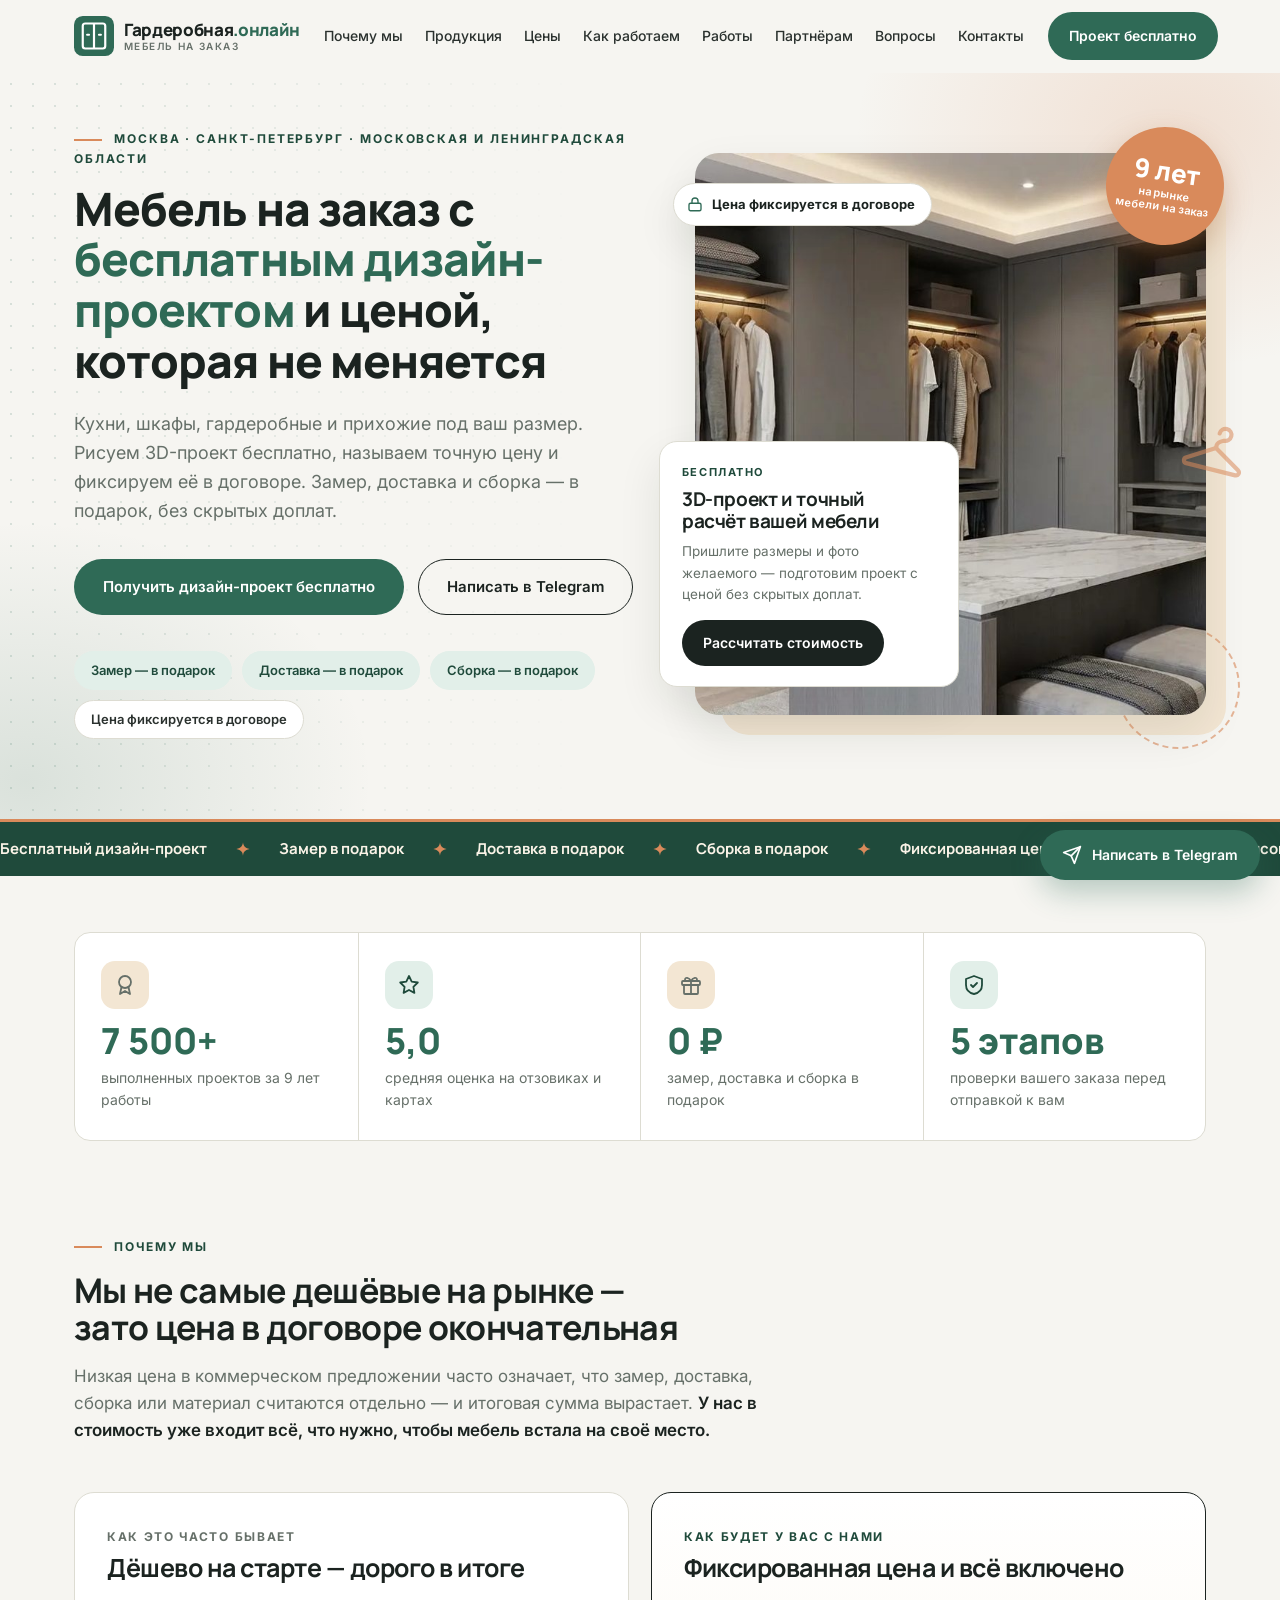
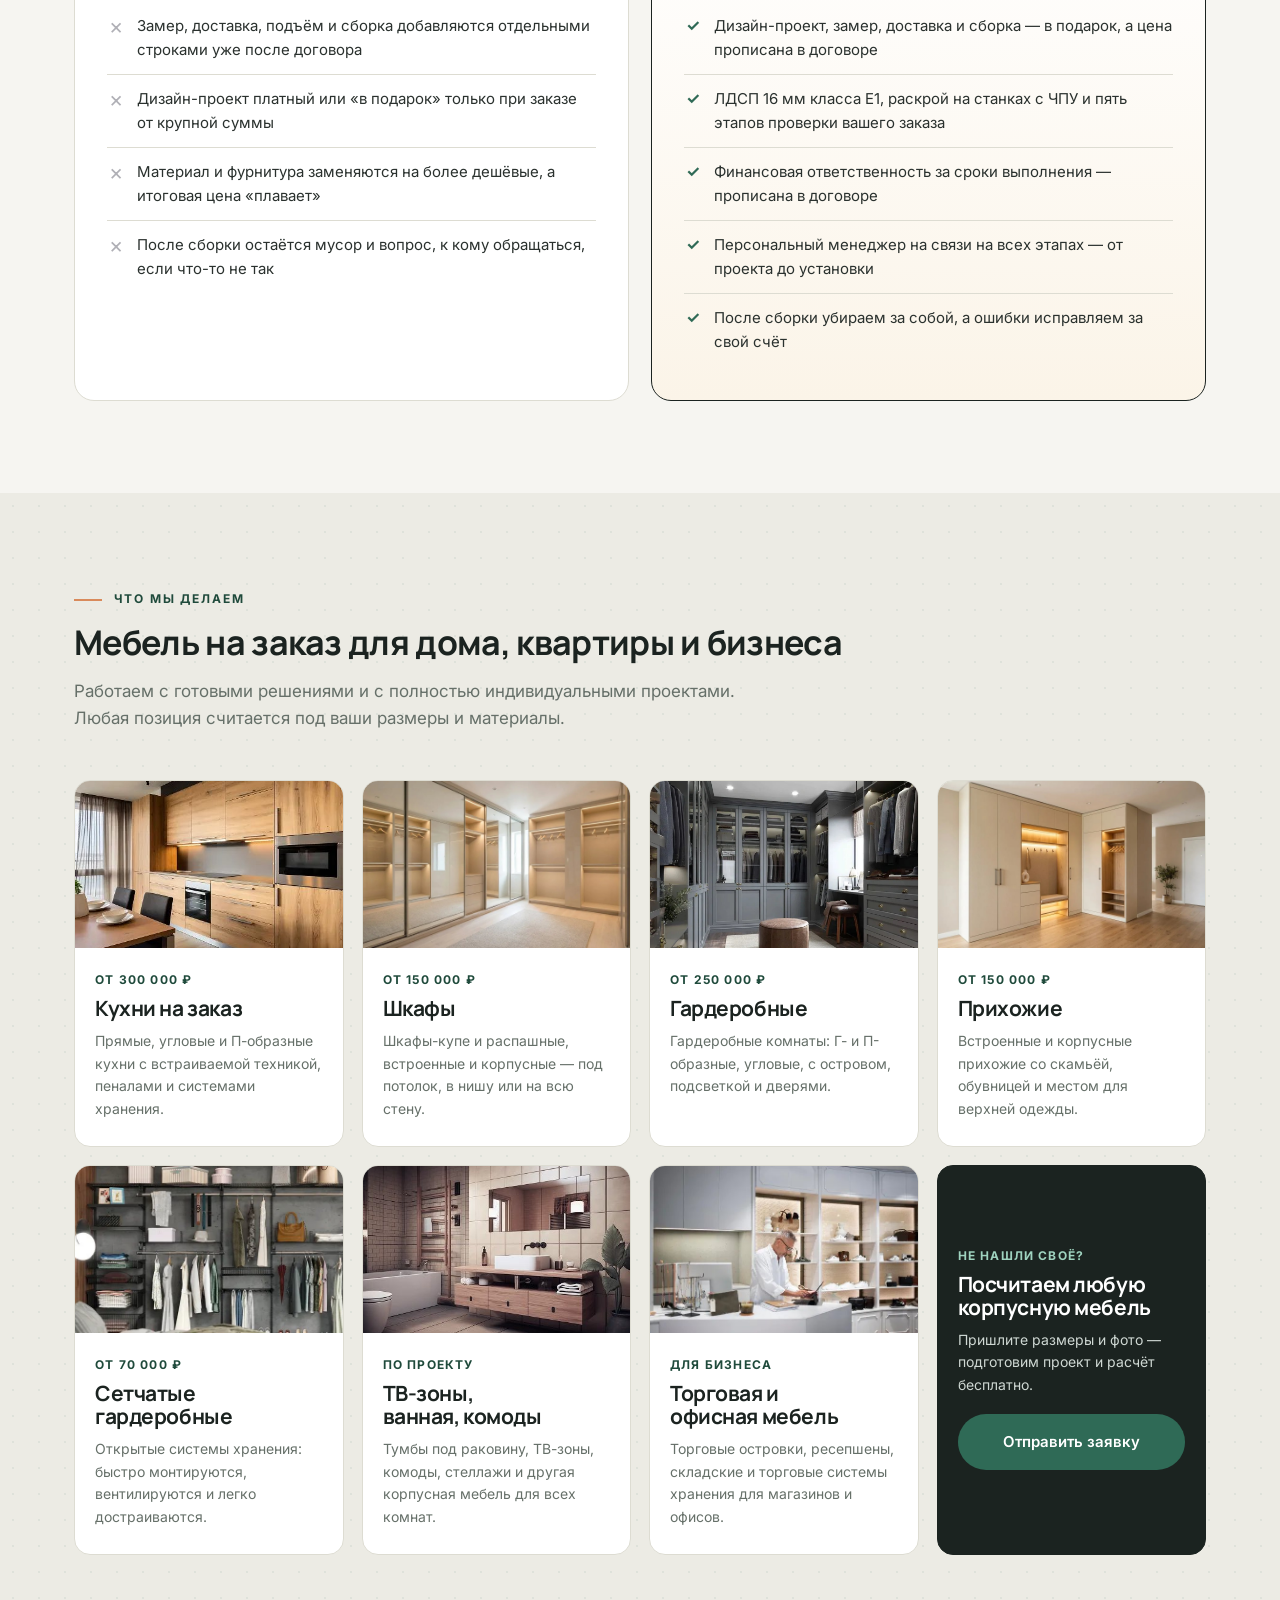
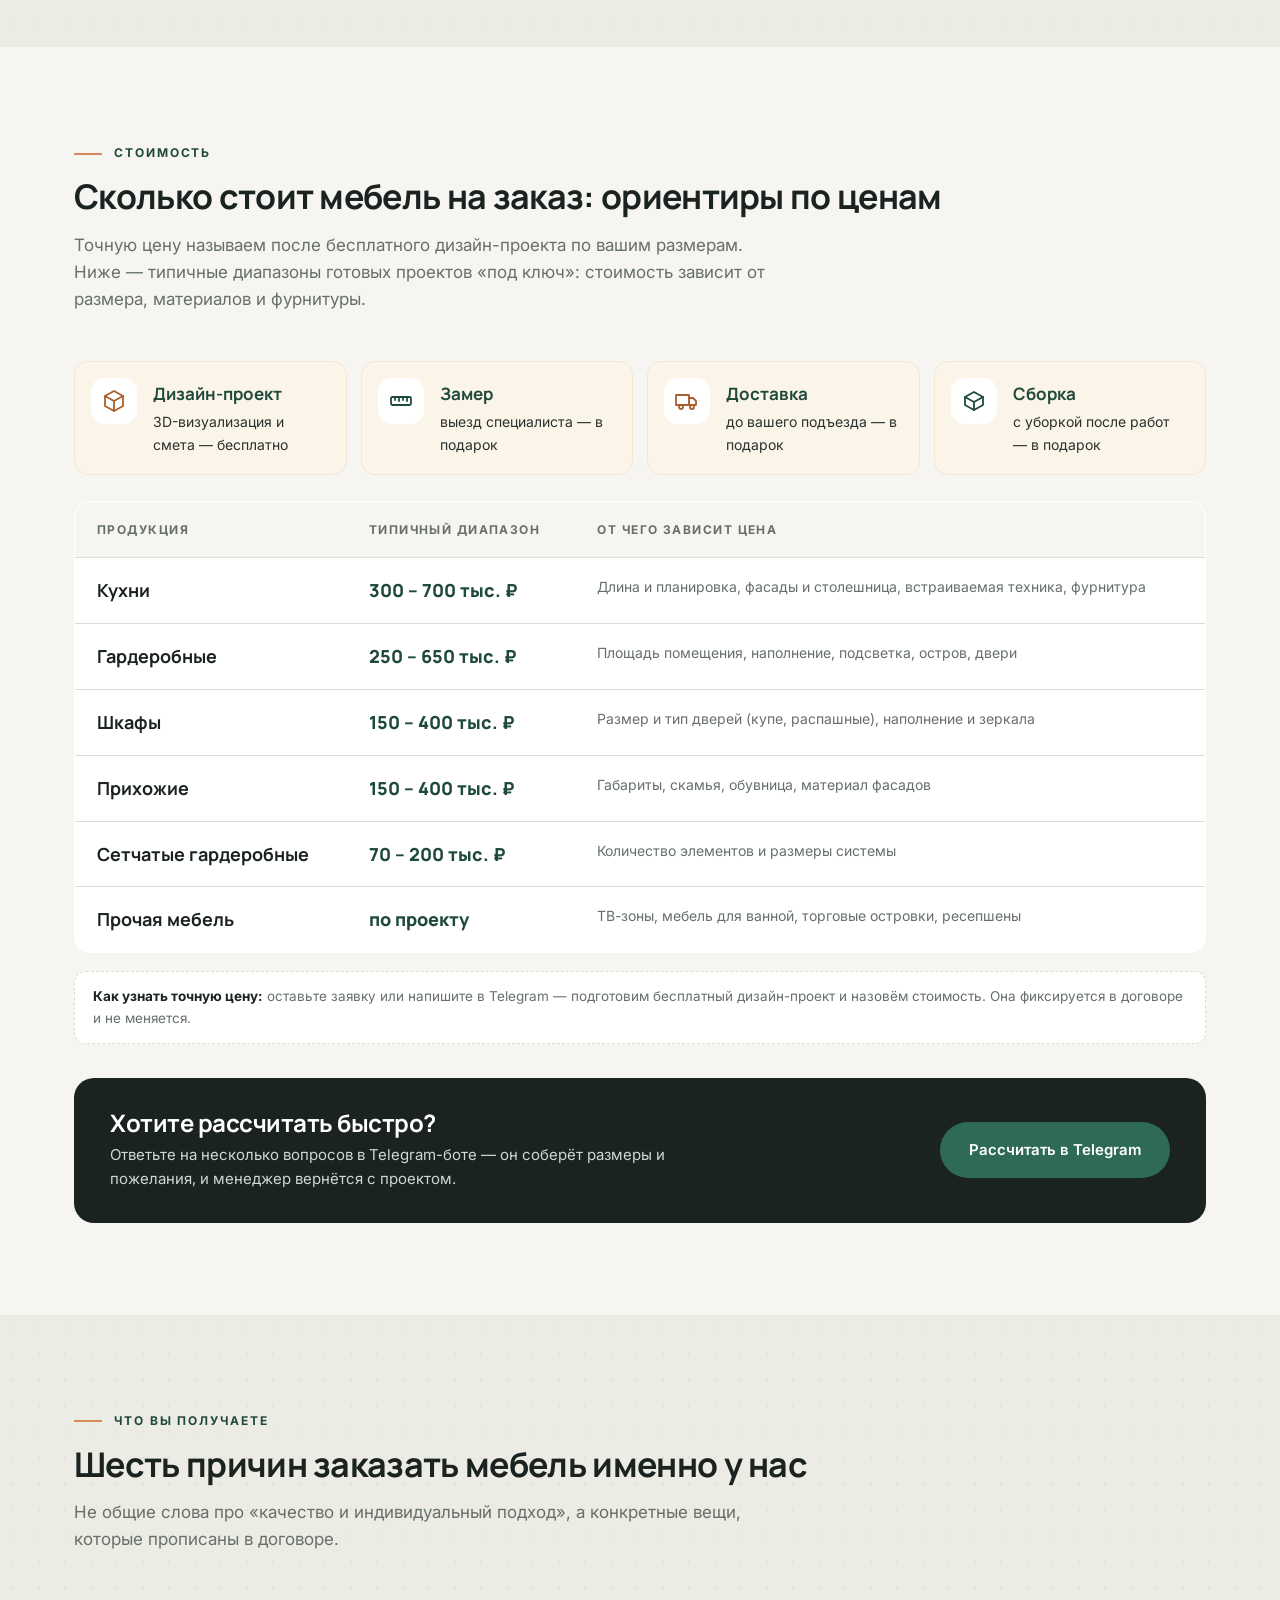
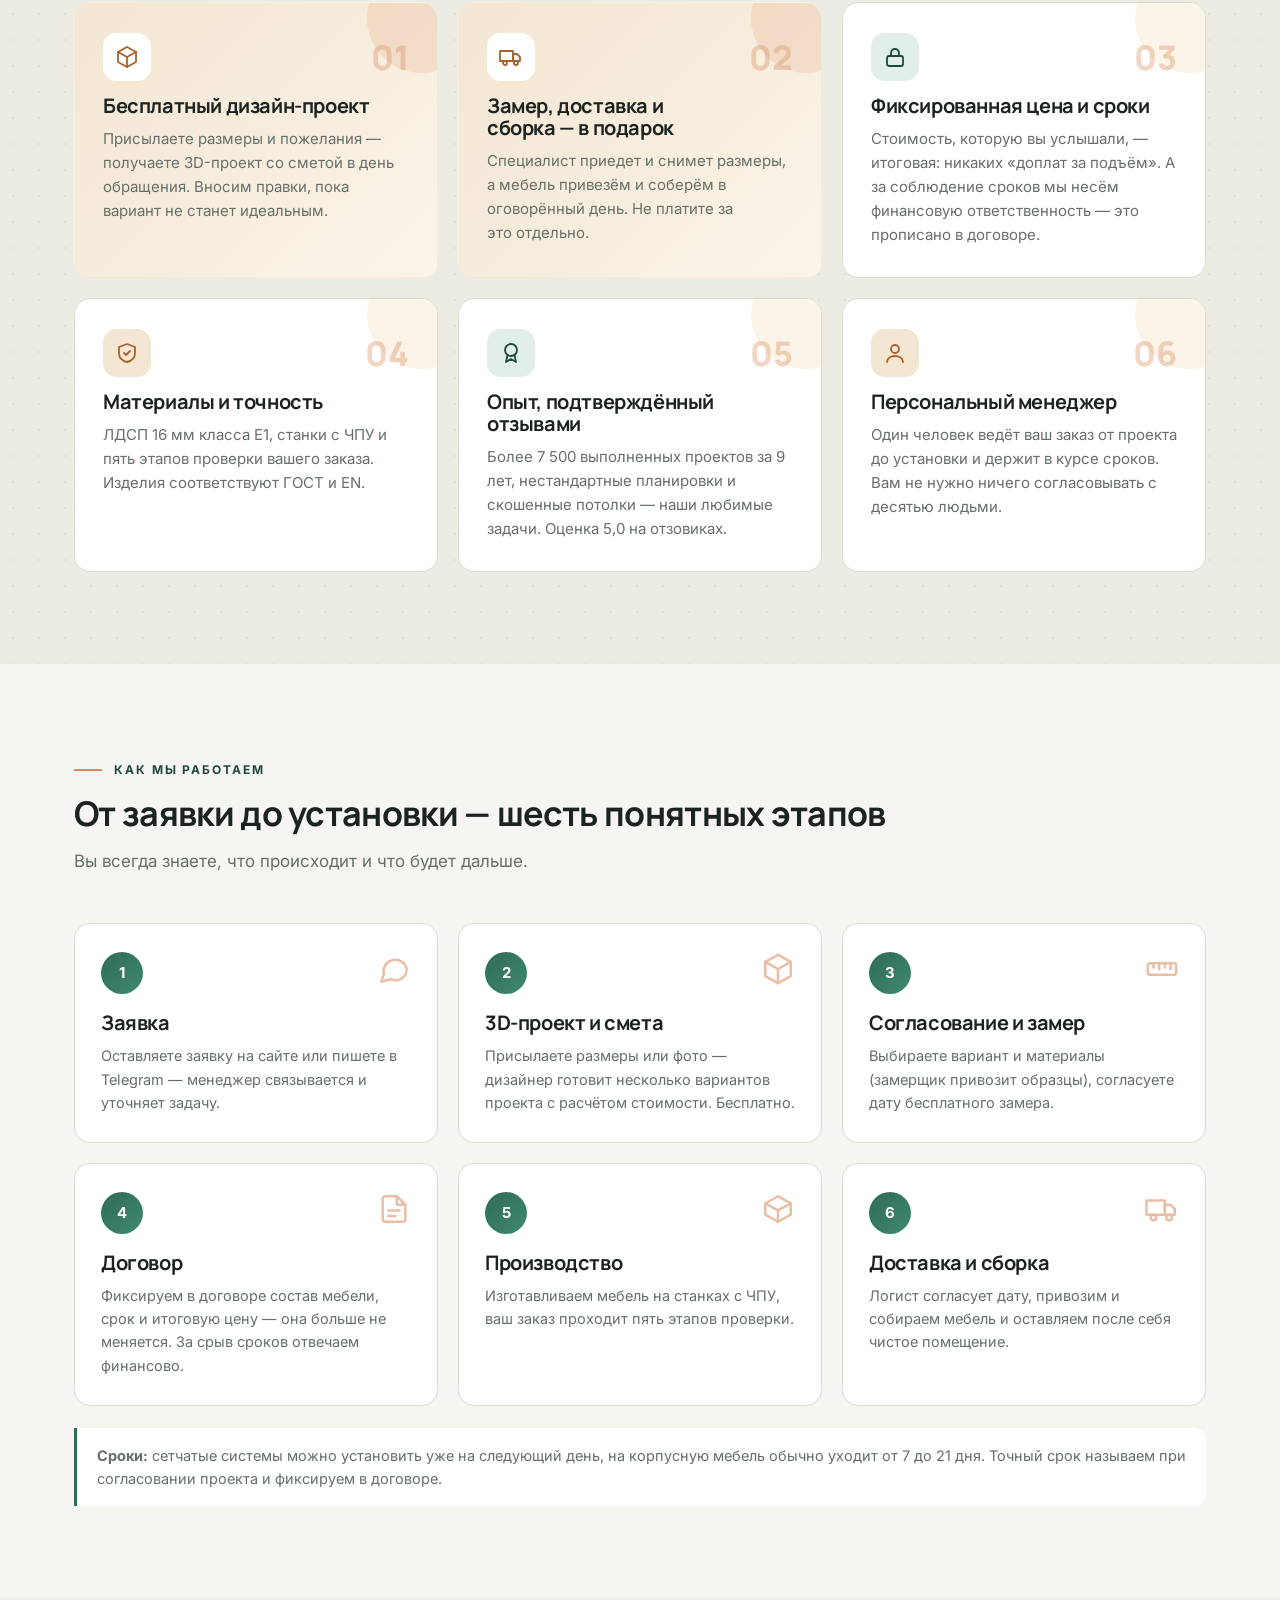
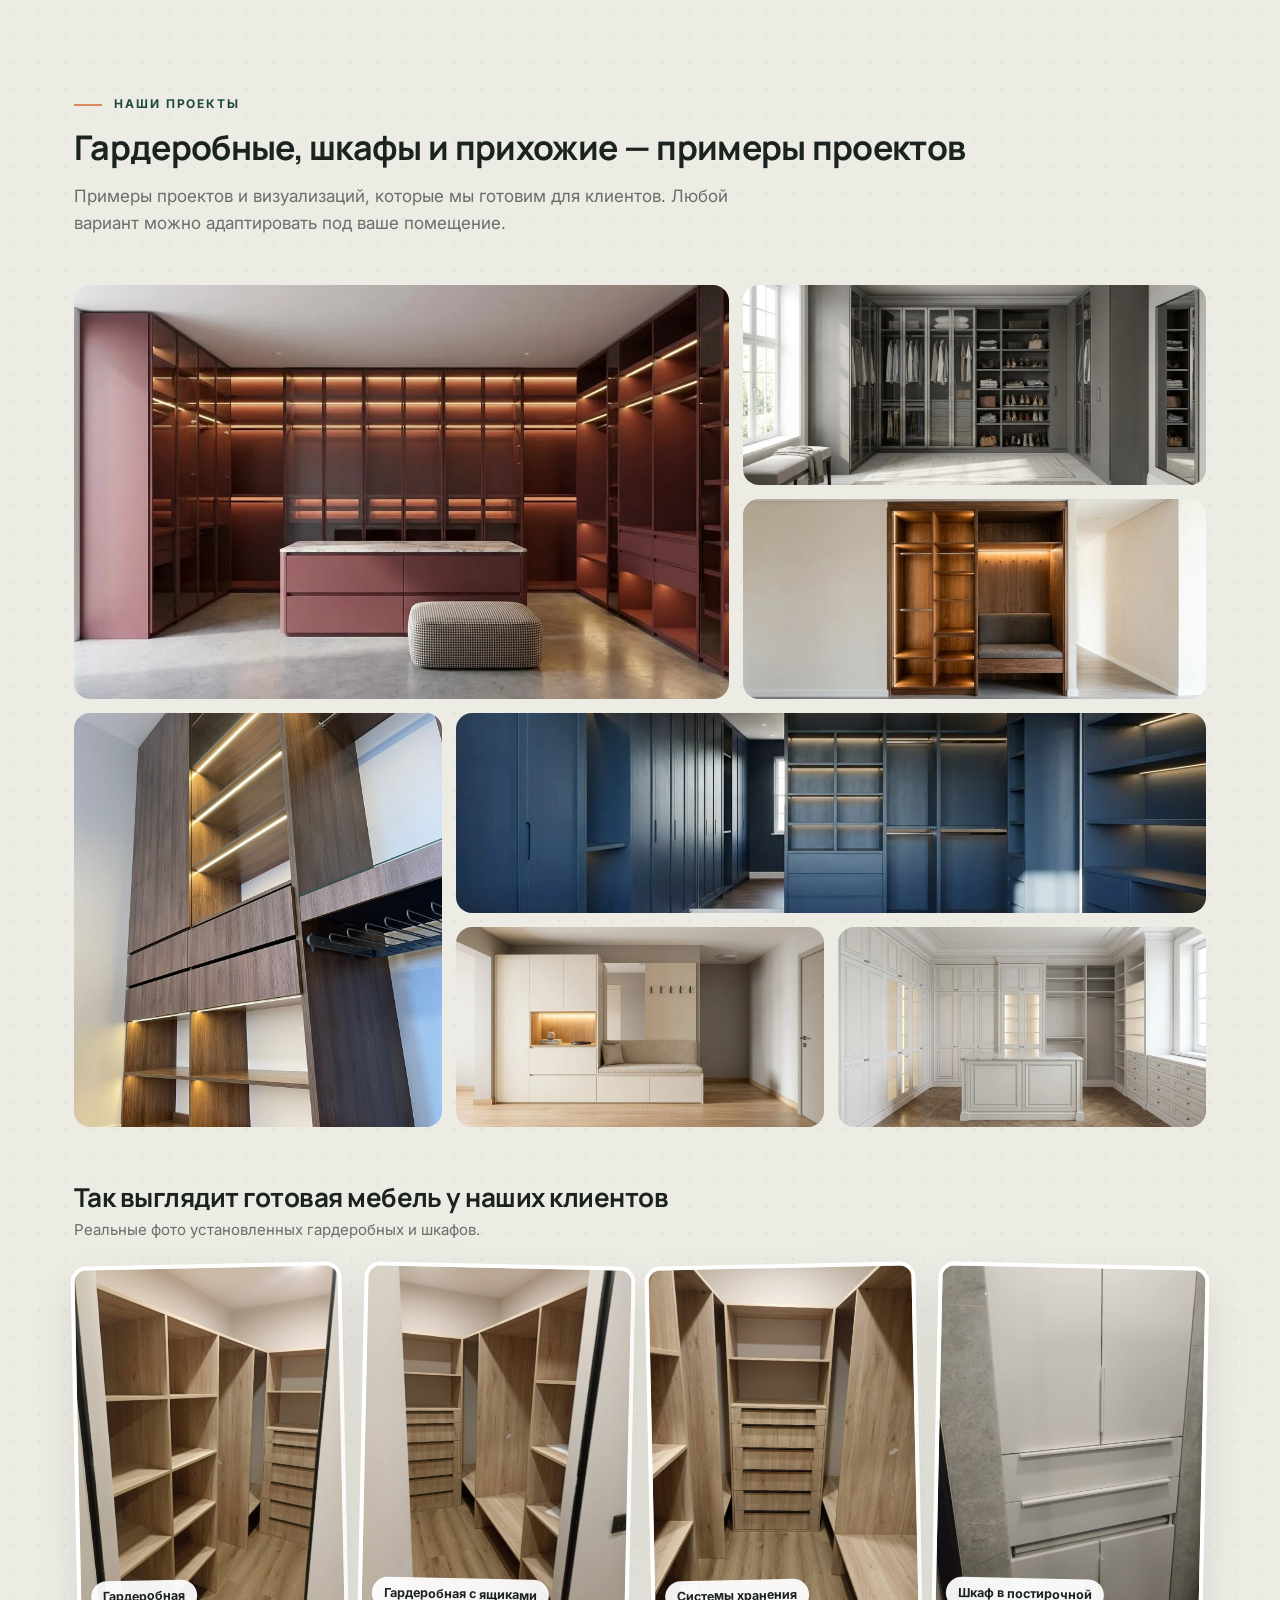
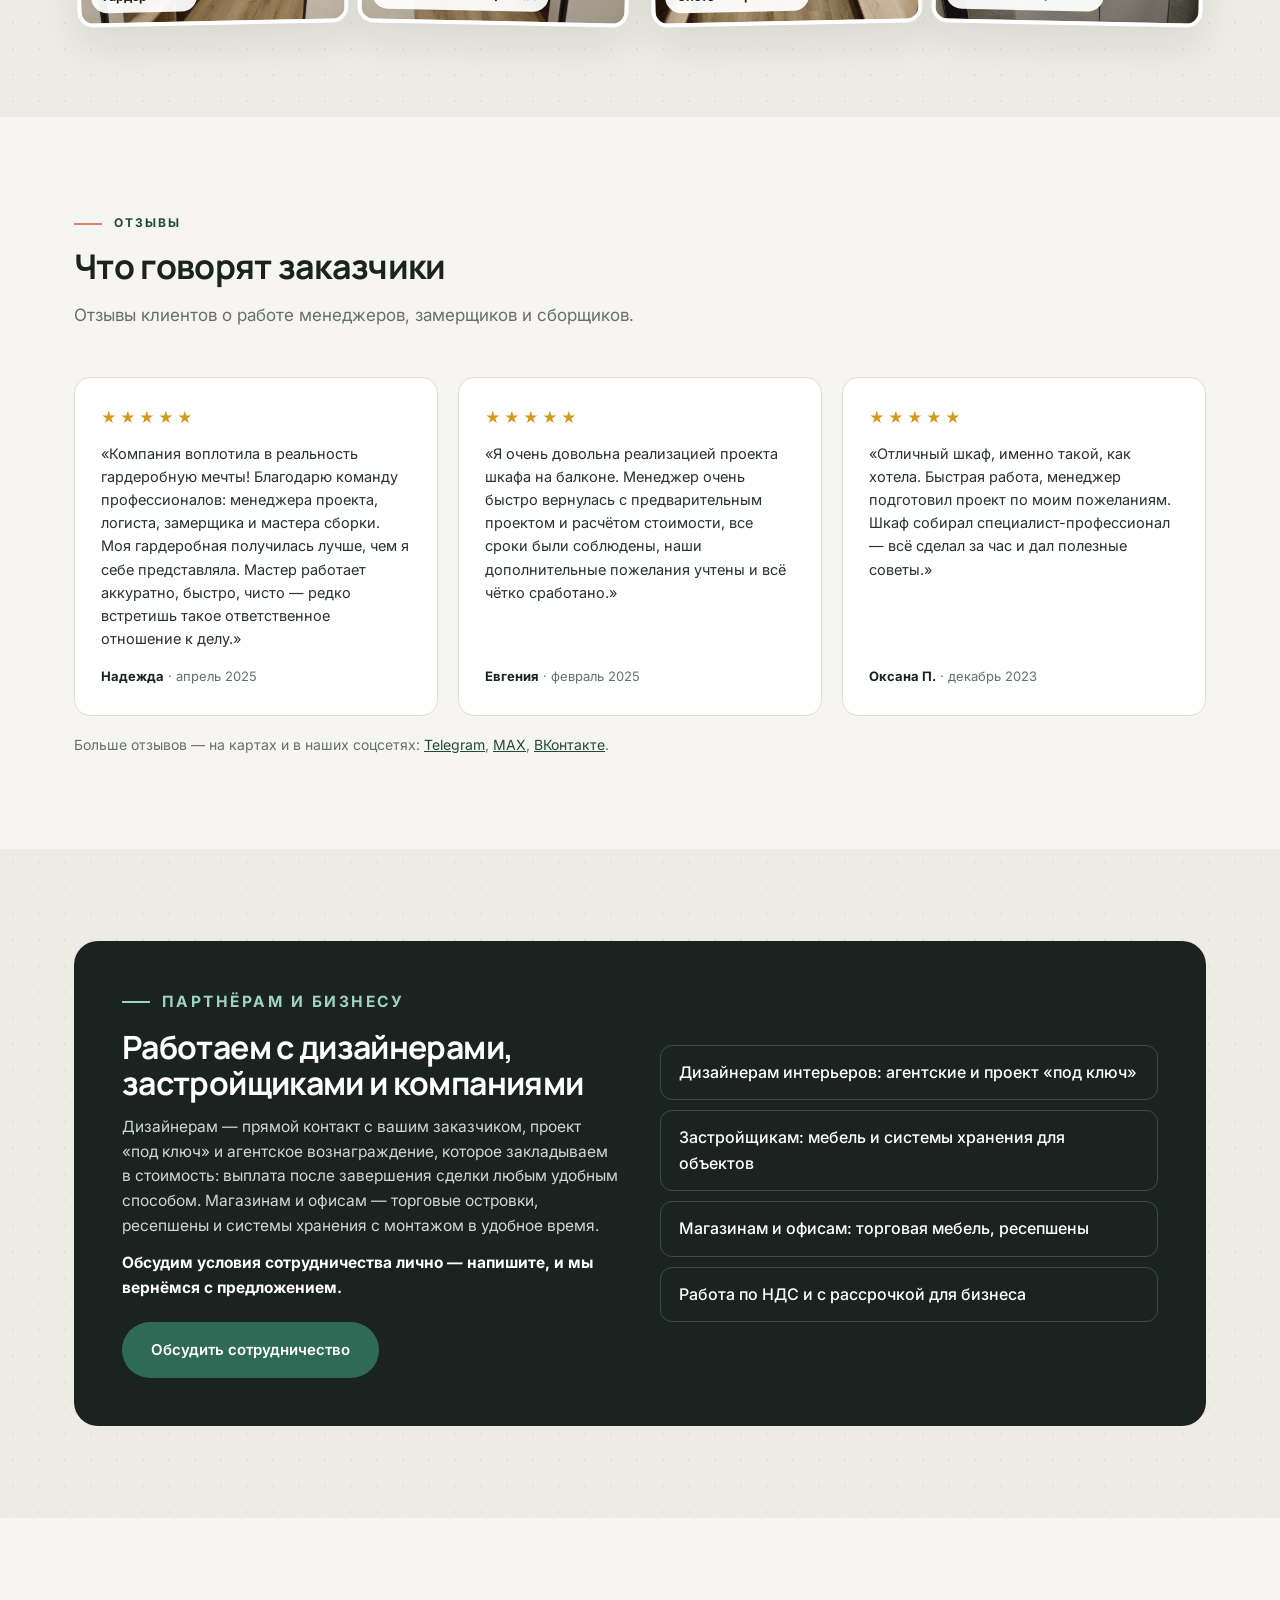
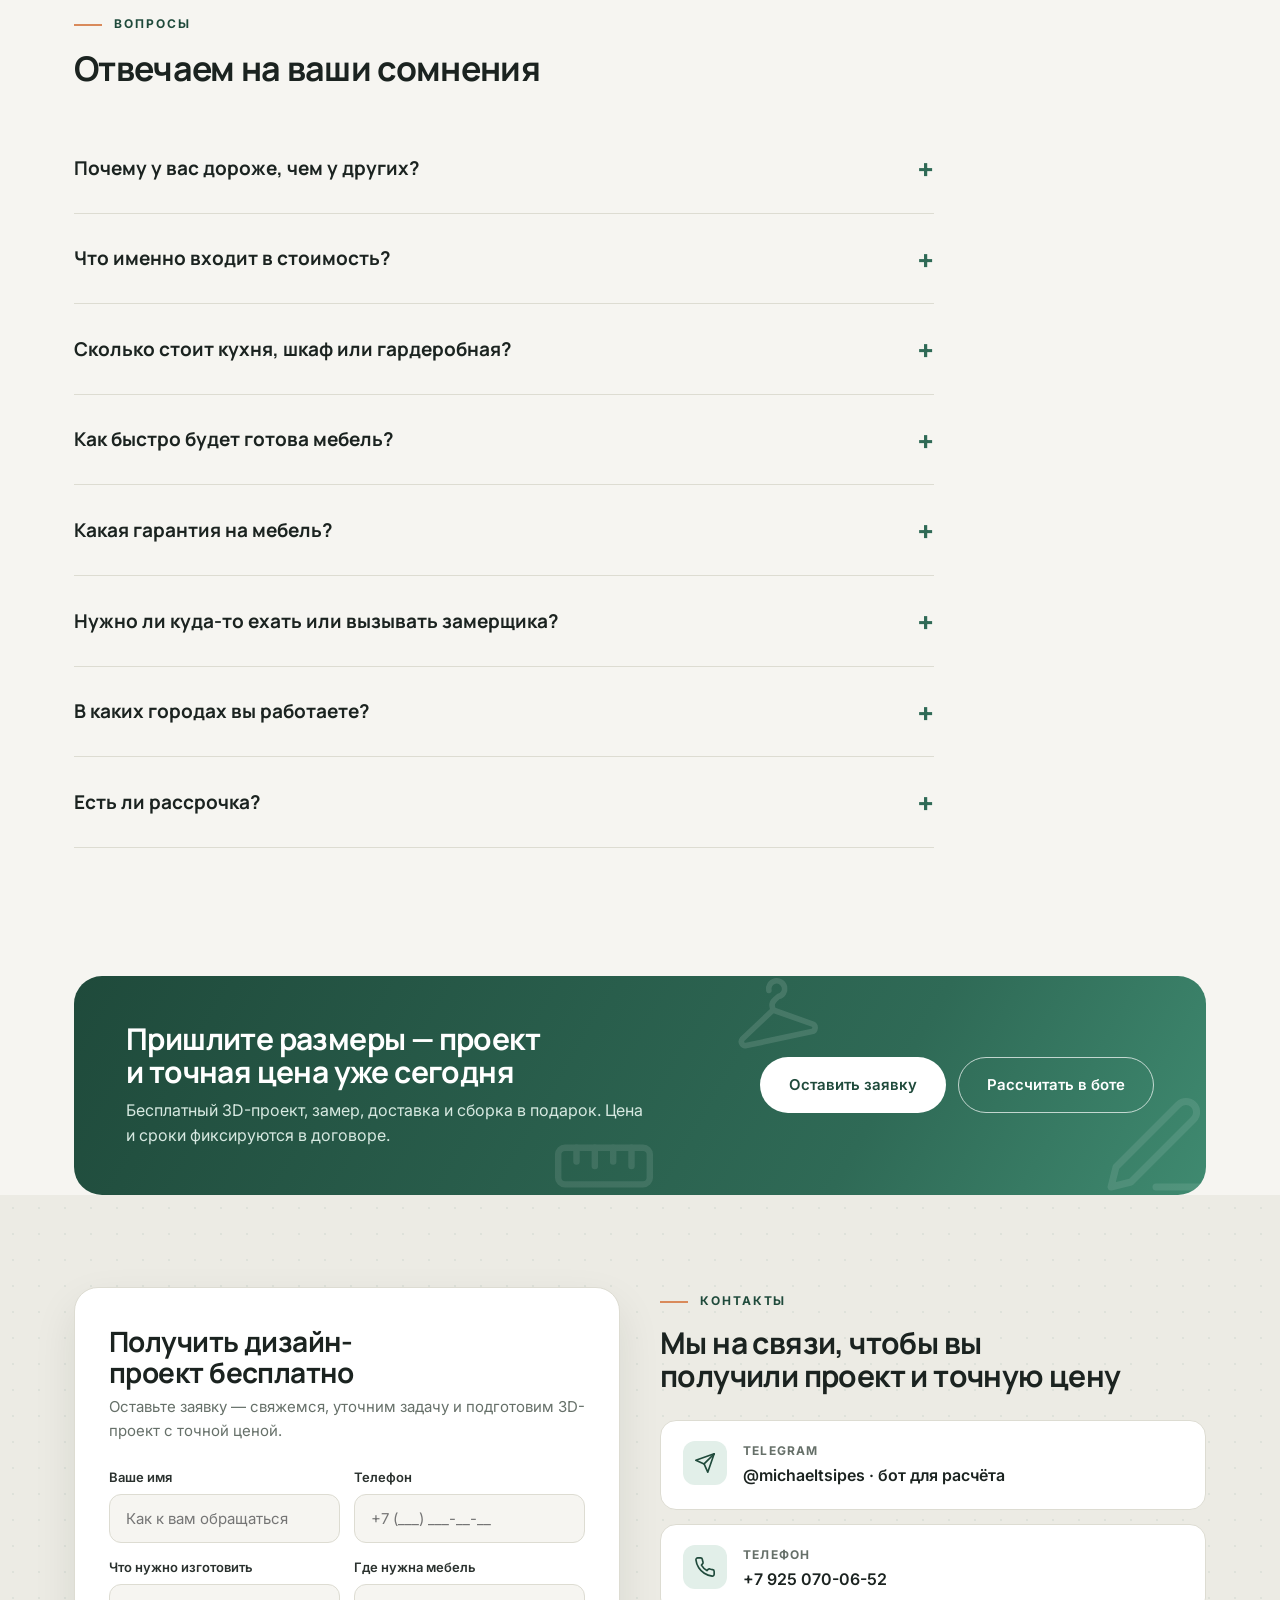
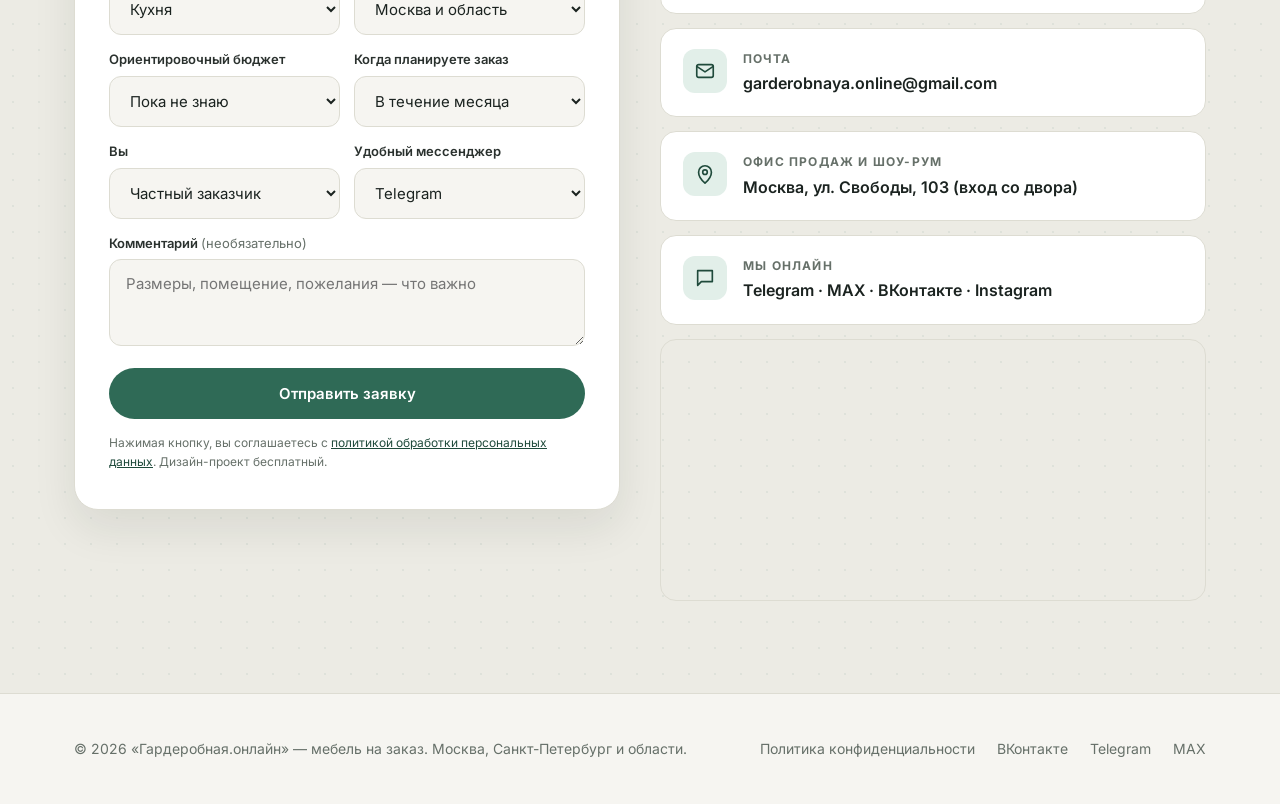
==== commit f2947c6e: "Правки клиента: noindex, 5 этапов проверки, ответственность за сроки, MAX, оживление дизайна, реальн" ====
--- a/index.html
+++ b/index.html
@@ -3,6 +3,7 @@
 <head>
 <meta charset="UTF-8">
 <meta name="viewport" content="width=device-width, initial-scale=1.0">
+<meta name="robots" content="noindex, nofollow">
 <title>Мебель на заказ в Москве и Санкт-Петербурге — бесплатный дизайн-проект и фиксированная цена | Гардеробная.онлайн</title>
 <meta name="description" content="Кухни, шкафы, гардеробные и прихожие на заказ в Москве, Санкт-Петербурге и областях. Бесплатный дизайн-проект, замер, доставка и сборка в подарок. Фиксированная цена в договоре без скрытых доплат.">
 <link rel="icon" href="img/favicon.svg" type="image/svg+xml">
@@ -12,6 +13,25 @@
 <link rel="stylesheet" href="styles.css">
 </head>
 <body>
+<svg width="0" height="0" style="position:absolute" aria-hidden="true"><defs>
+<symbol id="i-cube" viewBox="0 0 24 24"><path d="M12 2 3 7v10l9 5 9-5V7z"/><path d="m3 7 9 5 9-5M12 12v10"/></symbol>
+<symbol id="i-truck" viewBox="0 0 24 24"><path d="M1 6h13v10H1z"/><path d="M14 9h4l3 3v4h-7z"/><circle cx="6" cy="18" r="2"/><circle cx="17" cy="18" r="2"/></symbol>
+<symbol id="i-lock" viewBox="0 0 24 24"><rect x="4" y="11" width="16" height="10" rx="2"/><path d="M8 11V8a4 4 0 0 1 8 0v3"/></symbol>
+<symbol id="i-shield" viewBox="0 0 24 24"><path d="M12 3l8 3v6c0 5-3.5 8-8 9-4.5-1-8-4-8-9V6z"/><path d="m9 12 2 2 4-4"/></symbol>
+<symbol id="i-award" viewBox="0 0 24 24"><circle cx="12" cy="9" r="6"/><path d="m8.5 14-1.5 7 5-3 5 3-1.5-7"/></symbol>
+<symbol id="i-user" viewBox="0 0 24 24"><circle cx="12" cy="8" r="4"/><path d="M4 21c0-4 4-6 8-6s8 2 8 6"/></symbol>
+<symbol id="i-star" viewBox="0 0 24 24"><path d="m12 3 2.7 5.6 6.1.9-4.4 4.3 1 6.1L12 17l-5.4 2.9 1-6.1-4.4-4.3 6.1-.9z"/></symbol>
+<symbol id="i-gift" viewBox="0 0 24 24"><rect x="3" y="8" width="18" height="4" rx="1"/><path d="M12 8v13M5 12v8a1 1 0 0 0 1 1h12a1 1 0 0 0 1-1v-8"/><path d="M12 8c-2-4-6-4-6-1.5S10 8 12 8zm0 0c2-4 6-4 6-1.5S14 8 12 8z"/></symbol>
+<symbol id="i-chat" viewBox="0 0 24 24"><path d="M21 12a8 8 0 0 1-11.5 7.2L3 21l1.8-5.5A8 8 0 1 1 21 12z"/></symbol>
+<symbol id="i-ruler" viewBox="0 0 24 24"><rect x="2" y="8" width="20" height="8" rx="1.5"/><path d="M6 8v3M10 8v4M14 8v3M18 8v4"/></symbol>
+<symbol id="i-file" viewBox="0 0 24 24"><path d="M14 3H6a2 2 0 0 0-2 2v14a2 2 0 0 0 2 2h12a2 2 0 0 0 2-2V9z"/><path d="M14 3v6h6M8 13h8M8 17h5"/></symbol>
+<symbol id="i-box" viewBox="0 0 24 24"><path d="M21 8 12 3 3 8v8l9 5 9-5z"/><path d="m3 8 9 5 9-5M12 13v8"/></symbol>
+<symbol id="i-pencil" viewBox="0 0 24 24"><path d="M12 20h9"/><path d="M16.5 3.5a2.1 2.1 0 0 1 3 3L7 19l-4 1 1-4z"/></symbol>
+<symbol id="i-hanger" viewBox="0 0 24 24"><path d="M12 7a2 2 0 1 1 2 2c-1 .5-2 1-2 2v1"/><path d="M12 12 3 17.5a1 1 0 0 0 .6 1.8h16.8a1 1 0 0 0 .6-1.8z"/></symbol>
+<symbol id="i-clock" viewBox="0 0 24 24"><circle cx="12" cy="12" r="9"/><path d="M12 7v5l3 2"/></symbol>
+<symbol id="i-check" viewBox="0 0 24 24"><path d="m5 12 5 5 9-10"/></symbol>
+<symbol id="i-spark" viewBox="0 0 24 24"><path d="M12 2c.6 5 2.4 8.4 10 10-7.6 1.6-9.4 5-10 10-.6-5-2.4-8.4-10-10 7.6-1.6 9.4-5 10-10z" fill="currentColor" stroke="none"/></symbol>
+</defs></svg>
 
 <header class="header" id="header">
   <div class="header__inner">
@@ -23,7 +43,6 @@
       <a href="#why">Почему мы</a>
       <a href="#products">Продукция</a>
       <a href="#prices">Цены</a>
-      <a href="#offers">Что входит</a>
       <a href="#process">Как работаем</a>
       <a href="#portfolio">Работы</a>
       <a href="#partners">Партнёрам</a>
@@ -32,7 +51,7 @@
     </nav>
     <div class="header__right">
       <a href="tel:+79250700652" class="header__phone">+7 925 070-06-52</a>
-      <a href="#contact" class="btn btn--primary">Дизайн-проект бесплатно</a>
+      <a href="#contact" class="btn btn--primary">Проект бесплатно</a>
       <button class="burger" id="burger" aria-label="Меню"><span></span></button>
     </div>
   </div>
@@ -60,6 +79,9 @@
     </div>
     <div class="hero__visual">
       <div class="hero__photo"><img src="img/hero.jpg" alt="Гардеробная комната с островом и подсветкой, проект на заказ" fetchpriority="high"></div>
+      <div class="sticker sticker--round"><b>9 лет</b><span>на рынке мебели на заказ</span></div>
+      <div class="sticker sticker--tag"><svg class="ic"><use href="#i-lock"/></svg>Цена фиксируется в договоре</div>
+      <svg class="deco deco--hanger" aria-hidden="true"><use href="#i-hanger"/></svg>
       <aside class="hero__card">
         <p class="hero__card-tag">Бесплатно</p>
         <h3>3D-проект и точный расчёт вашей мебели</h3>
@@ -70,14 +92,16 @@
   </div>
 </section>
 
+<div class="ticker" aria-hidden="true"><div class="ticker__track"><span>Бесплатный дизайн-проект</span><svg class="ic"><use href="#i-spark"/></svg><span>Замер в подарок</span><svg class="ic"><use href="#i-spark"/></svg><span>Доставка в подарок</span><svg class="ic"><use href="#i-spark"/></svg><span>Сборка в подарок</span><svg class="ic"><use href="#i-spark"/></svg><span>Фиксированная цена в договоре</span><svg class="ic"><use href="#i-spark"/></svg><span>Финансовая ответственность за сроки</span><svg class="ic"><use href="#i-spark"/></svg><span>5 этапов проверки заказа</span><svg class="ic"><use href="#i-spark"/></svg><span>Бесплатный дизайн-проект</span><svg class="ic"><use href="#i-spark"/></svg><span>Замер в подарок</span><svg class="ic"><use href="#i-spark"/></svg><span>Доставка в подарок</span><svg class="ic"><use href="#i-spark"/></svg><span>Сборка в подарок</span><svg class="ic"><use href="#i-spark"/></svg><span>Фиксированная цена в договоре</span><svg class="ic"><use href="#i-spark"/></svg><span>Финансовая ответственность за сроки</span><svg class="ic"><use href="#i-spark"/></svg><span>5 этапов проверки заказа</span><svg class="ic"><use href="#i-spark"/></svg></div></div>
+
 <!-- STATS -->
 <section class="stats">
   <div class="container">
     <div class="stats__row">
-      <div class="stat"><b>7 000+</b><span>выполненных проектов и довольных заказчиков</span></div>
-      <div class="stat"><b>5,0</b><span>средняя оценка на отзовиках и картах</span></div>
-      <div class="stat"><b>0 ₽</b><span>замер, доставка и сборка в подарок</span></div>
-      <div class="stat"><b>±1 мм</b><span>точность раскроя на станках с ЧПУ</span></div>
+      <div class="stat"><span class="ico"><svg class="ic"><use href="#i-award"/></svg></span><b>7 500+</b><span>выполненных проектов за 9 лет работы</span></div>
+      <div class="stat"><span class="ico"><svg class="ic"><use href="#i-star"/></svg></span><b>5,0</b><span>средняя оценка на отзовиках и картах</span></div>
+      <div class="stat"><span class="ico"><svg class="ic"><use href="#i-gift"/></svg></span><b>0 ₽</b><span>замер, доставка и сборка в подарок</span></div>
+      <div class="stat"><span class="ico"><svg class="ic"><use href="#i-shield"/></svg></span><b>5 этапов</b><span>проверки вашего заказа перед отправкой к вам</span></div>
     </div>
   </div>
 </section>
@@ -104,7 +128,8 @@
         <h3>Фиксированная цена и всё включено</h3>
         <ul>
           <li>Дизайн-проект, замер, доставка и сборка — в подарок, а цена прописана в договоре</li>
-          <li>ЛДСП 16 мм класса Е1, раскрой на станках с ЧПУ с точностью до 1 мм, пятиэтапный контроль качества</li>
+          <li>ЛДСП 16 мм класса Е1, раскрой на станках с ЧПУ и пять этапов проверки вашего заказа</li>
+          <li>Финансовая ответственность за сроки выполнения — прописана в договоре</li>
           <li>Персональный менеджер на связи на всех этапах — от проекта до установки</li>
           <li>После сборки убираем за собой, а ошибки исправляем за свой счёт</li>
         </ul>
@@ -196,10 +221,10 @@
     <p class="section-lead">Точную цену называем после бесплатного дизайн-проекта по вашим размерам. Ниже — типичные диапазоны готовых проектов «под ключ»: стоимость зависит от размера, материалов и фурнитуры.</p>
 
     <div class="included">
-      <div><b>Дизайн-проект</b>3D-визуализация и смета — бесплатно</div>
-      <div><b>Замер</b>выезд специалиста — в подарок</div>
-      <div><b>Доставка</b>до вашего подъезда — в подарок</div>
-      <div><b>Сборка</b>с уборкой после работ — в подарок</div>
+      <div><span class="ico"><svg class="ic"><use href="#i-cube"/></svg></span><b>Дизайн-проект</b>3D-визуализация и смета — бесплатно</div>
+      <div><span class="ico"><svg class="ic"><use href="#i-ruler"/></svg></span><b>Замер</b>выезд специалиста — в подарок</div>
+      <div><span class="ico"><svg class="ic"><use href="#i-truck"/></svg></span><b>Доставка</b>до вашего подъезда — в подарок</div>
+      <div><span class="ico"><svg class="ic"><use href="#i-box"/></svg></span><b>Сборка</b>с уборкой после работ — в подарок</div>
     </div>
 
     <table class="ptable">
@@ -235,32 +260,32 @@
     <p class="section-lead">Не общие слова про «качество и индивидуальный подход», а конкретные вещи, которые прописаны в договоре.</p>
     <div class="offer-grid">
       <div class="offer-card offer-card--gift">
-        <div class="offer-card__num">01</div>
+        <div class="offer-card__top"><span class="ico"><svg class="ic"><use href="#i-cube"/></svg></span><div class="offer-card__num">01</div></div>
         <h3>Бесплатный дизайн-проект</h3>
         <p>Присылаете размеры и пожелания — получаете 3D-проект со сметой в день обращения. Вносим правки, пока вариант не станет идеальным.</p>
       </div>
       <div class="offer-card offer-card--gift">
-        <div class="offer-card__num">02</div>
+        <div class="offer-card__top"><span class="ico"><svg class="ic"><use href="#i-truck"/></svg></span><div class="offer-card__num">02</div></div>
         <h3>Замер, доставка и сборка — в подарок</h3>
         <p>Специалист приедет и снимет размеры, а мебель привезём и соберём в оговорённый день. Не платите за это отдельно.</p>
       </div>
       <div class="offer-card">
-        <div class="offer-card__num">03</div>
-        <h3>Фиксированная цена в договоре</h3>
-        <p>Стоимость, которую вы услышали, — итоговая. Никаких «доплат за подъём» и «пересчёта по факту».</p>
+        <div class="offer-card__top"><span class="ico"><svg class="ic"><use href="#i-lock"/></svg></span><div class="offer-card__num">03</div></div>
+        <h3>Фиксированная цена и сроки</h3>
+        <p>Стоимость, которую вы услышали, — итоговая: никаких «доплат за подъём». А за соблюдение сроков мы несём финансовую ответственность — это прописано в договоре.</p>
       </div>
       <div class="offer-card">
-        <div class="offer-card__num">04</div>
+        <div class="offer-card__top"><span class="ico"><svg class="ic"><use href="#i-shield"/></svg></span><div class="offer-card__num">04</div></div>
         <h3>Материалы и точность</h3>
-        <p>ЛДСП 16 мм класса Е1, станки с ЧПУ с точностью до 1 мм, пятиэтапный контроль качества. Изделия соответствуют ГОСТ и EN.</p>
+        <p>ЛДСП 16 мм класса Е1, станки с ЧПУ и пять этапов проверки вашего заказа. Изделия соответствуют ГОСТ и EN.</p>
       </div>
       <div class="offer-card">
-        <div class="offer-card__num">05</div>
+        <div class="offer-card__top"><span class="ico"><svg class="ic"><use href="#i-award"/></svg></span><div class="offer-card__num">05</div></div>
         <h3>Опыт, подтверждённый отзывами</h3>
-        <p>Более 7 000 выполненных проектов, нестандартные планировки и скошенные потолки — наши любимые задачи. Оценка 5,0 на отзовиках.</p>
+        <p>Более 7 500 выполненных проектов за 9 лет, нестандартные планировки и скошенные потолки — наши любимые задачи. Оценка 5,0 на отзовиках.</p>
       </div>
       <div class="offer-card">
-        <div class="offer-card__num">06</div>
+        <div class="offer-card__top"><span class="ico"><svg class="ic"><use href="#i-user"/></svg></span><div class="offer-card__num">06</div></div>
         <h3>Персональный менеджер</h3>
         <p>Один человек ведёт ваш заказ от проекта до установки и держит в курсе сроков. Вам не нужно ничего согласовывать с десятью людьми.</p>
       </div>
@@ -277,31 +302,37 @@
     <div class="steps">
       <div class="step">
         <span class="step__n">1</span>
+        <svg class="ic step__ic"><use href="#i-chat"/></svg>
         <h3>Заявка</h3>
         <p>Оставляете заявку на сайте или пишете в Telegram — менеджер связывается и уточняет задачу.</p>
       </div>
       <div class="step">
         <span class="step__n">2</span>
+        <svg class="ic step__ic"><use href="#i-cube"/></svg>
         <h3>3D-проект и смета</h3>
         <p>Присылаете размеры или фото — дизайнер готовит несколько вариантов проекта с расчётом стоимости. Бесплатно.</p>
       </div>
       <div class="step">
         <span class="step__n">3</span>
+        <svg class="ic step__ic"><use href="#i-ruler"/></svg>
         <h3>Согласование и замер</h3>
         <p>Выбираете вариант и материалы (замерщик привозит образцы), согласуете дату бесплатного замера.</p>
       </div>
       <div class="step">
         <span class="step__n">4</span>
+        <svg class="ic step__ic"><use href="#i-file"/></svg>
         <h3>Договор</h3>
-        <p>Фиксируем в договоре состав мебели, срок и итоговую цену — она больше не меняется.</p>
+        <p>Фиксируем в договоре состав мебели, срок и итоговую цену — она больше не меняется. За срыв сроков отвечаем финансово.</p>
       </div>
       <div class="step">
         <span class="step__n">5</span>
+        <svg class="ic step__ic"><use href="#i-box"/></svg>
         <h3>Производство</h3>
-        <p>Изготавливаем мебель на станках с ЧПУ с контролем качества на каждом этапе.</p>
+        <p>Изготавливаем мебель на станках с ЧПУ, ваш заказ проходит пять этапов проверки.</p>
       </div>
       <div class="step">
         <span class="step__n">6</span>
+        <svg class="ic step__ic"><use href="#i-truck"/></svg>
         <h3>Доставка и сборка</h3>
         <p>Логист согласует дату, привозим и собираем мебель и оставляем после себя чистое помещение.</p>
       </div>
@@ -325,6 +356,15 @@
       <figure class="g6"><img src="img/w6.jpg" alt="Прихожая со шкафом и лавкой" loading="lazy"></figure>
       <figure class="g7"><img src="img/w7.jpg" alt="Классическая светлая гардеробная с островом" loading="lazy"></figure>
     </div>
+
+    <h3 class="subhead">Так выглядит готовая мебель у наших клиентов</h3>
+    <p class="subhead__sub">Реальные фото установленных гардеробных и шкафов.</p>
+    <div class="real-grid">
+      <figure><img src="img/real1.jpg" alt="Готовая гардеробная с открытыми полками и ящиками" loading="lazy"><figcaption>Гардеробная</figcaption></figure>
+      <figure><img src="img/real2.jpg" alt="Гардеробная с вешалками и полками после установки" loading="lazy"><figcaption>Гардеробная с ящиками</figcaption></figure>
+      <figure><img src="img/real3.jpg" alt="Гардеробная с комодом и полками" loading="lazy"><figcaption>Системы хранения</figcaption></figure>
+      <figure><img src="img/real4.jpg" alt="Белый шкаф-пенал в постирочной" loading="lazy"><figcaption>Шкаф в постирочной</figcaption></figure>
+    </div>
   </div>
 </section>
 
@@ -351,7 +391,7 @@
         <footer><b>Оксана П.</b> · декабрь 2023</footer>
       </div>
     </div>
-    <p class="reviews-note">Больше отзывов — на картах и в наших соцсетях: <a href="https://t.me/garderobnaya_online" target="_blank" rel="noopener">Telegram-канал</a>, <a href="https://vk.ru/garderobnaya.online" target="_blank" rel="noopener">ВКонтакте</a>.</p>
+    <p class="reviews-note">Больше отзывов — на картах и в наших соцсетях: <a href="https://t.me/garderobnaya_online" target="_blank" rel="noopener">Telegram</a>, <a href="https://max.ru/channel_garderobnaya_online" target="_blank" rel="noopener">MAX</a>, <a href="https://vk.ru/garderobnaya.online" target="_blank" rel="noopener">ВКонтакте</a>.</p>
   </div>
 </section>
 
@@ -384,7 +424,7 @@
     <div class="faq" style="margin-top:36px">
       <details class="faq__item">
         <summary>Почему у вас дороже, чем у других?</summary>
-        <p>Мы не конкурируем самой низкой ценой на старте. Вы платите за материал ЛДСП 16 мм класса Е1, точность станков с ЧПУ, пятиэтапный контроль качества и сервис. Замер, доставка, сборка и дизайн-проект уже входят в цену, а итоговая сумма фиксируется в договоре и не растёт. Сравнивайте предложения по составу: часто «дешёвая» мебель в итоге обходится дороже из-за доплат.</p>
+        <p>Мы не конкурируем самой низкой ценой на старте. Вы платите за материал ЛДСП 16 мм класса Е1, станки с ЧПУ, пять этапов проверки вашего заказа, финансовую ответственность за сроки и сервис. Замер, доставка, сборка и дизайн-проект уже входят в цену, а итоговая сумма фиксируется в договоре и не растёт. Сравнивайте предложения по составу: часто «дешёвая» мебель в итоге обходится дороже из-за доплат.</p>
       </details>
       <details class="faq__item">
         <summary>Что именно входит в стоимость?</summary>
@@ -396,7 +436,11 @@
       </details>
       <details class="faq__item">
         <summary>Как быстро будет готова мебель?</summary>
-        <p>Сетчатые гардеробные можно установить уже на следующий день, на корпусную мебель обычно уходит от 7 до 21 дня. Срок называем при согласовании проекта и фиксируем в договоре.</p>
+        <p>Сетчатые гардеробные можно установить уже на следующий день, на корпусную мебель обычно уходит от 7 до 21 дня. Срок называем при согласовании проекта и фиксируем в договоре вместе с финансовой ответственностью за его соблюдение.</p>
+      </details>
+      <details class="faq__item">
+        <summary>Какая гарантия на мебель?</summary>
+        <p>Мы даём гарантию на мебель до 10 лет. Условия гарантии для вашего заказа фиксируются в договоре.</p>
       </details>
       <details class="faq__item">
         <summary>Нужно ли куда-то ехать или вызывать замерщика?</summary>
@@ -408,8 +452,27 @@
       </details>
       <details class="faq__item">
         <summary>Есть ли рассрочка?</summary>
-        <p>Да, возможна рассрочка без переплат. Условия на ваш заказ уточнит менеджер при согласовании проекта.</p>
-      </details>
+        <p>Да, возможна рассрочка до 4 месяцев без переплат. Подробные условия на ваш заказ уточнит менеджер при согласовании проекта.</p>
+      </details>
+    </div>
+  </div>
+</section>
+
+<!-- BAND -->
+<section class="band-wrap">
+  <div class="container">
+    <div class="band">
+      <svg class="deco deco--b1" aria-hidden="true"><use href="#i-hanger"/></svg>
+      <svg class="deco deco--b2" aria-hidden="true"><use href="#i-ruler"/></svg>
+      <svg class="deco deco--b3" aria-hidden="true"><use href="#i-pencil"/></svg>
+      <div>
+        <h2>Пришлите размеры — проект и точная цена уже сегодня</h2>
+        <p>Бесплатный 3D-проект, замер, доставка и сборка в подарок. Цена и сроки фиксируются в договоре.</p>
+      </div>
+      <div class="band__btns">
+        <a href="#contact" class="btn btn--light">Оставить заявку</a>
+        <a href="https://t.me/Ggardebot?start=c1730453398863-ds" target="_blank" rel="noopener" class="btn btn--ghost">Рассчитать в боте</a>
+      </div>
     </div>
   </div>
 </section>
@@ -523,7 +586,7 @@
         </div>
         <div class="contact-card">
           <div class="contact-card__icon"><svg viewBox="0 0 24 24" fill="none" stroke="currentColor" stroke-width="1.8" stroke-linecap="round" stroke-linejoin="round"><path d="M4 4h16v12H8l-4 4z"/></svg></div>
-          <div><small>Мы онлайн</small><b><a href="https://t.me/garderobnaya_online" target="_blank" rel="noopener">Telegram-канал</a> · <a href="https://vk.ru/garderobnaya.online" target="_blank" rel="noopener">ВКонтакте</a> · <a href="https://www.instagram.com/garderobnaya.online" target="_blank" rel="noopener">Instagram</a></b></div>
+          <div><small>Мы онлайн</small><b><a href="https://t.me/garderobnaya_online" target="_blank" rel="noopener">Telegram</a> · <a href="https://max.ru/channel_garderobnaya_online" target="_blank" rel="noopener">MAX</a> · <a href="https://vk.ru/garderobnaya.online" target="_blank" rel="noopener">ВКонтакте</a> · <a href="https://www.instagram.com/garderobnaya.online" target="_blank" rel="noopener">Instagram</a></b></div>
         </div>
         <div class="map">
           <iframe src="https://yandex.ru/map-widget/v1/?text=%D0%9C%D0%BE%D1%81%D0%BA%D0%B2%D0%B0%2C%20%D1%83%D0%BB%D0%B8%D1%86%D0%B0%20%D0%A1%D0%B2%D0%BE%D0%B1%D0%BE%D0%B4%D1%8B%2C%20103&z=14" title="Карта: офис продаж на улице Свободы, 103" loading="lazy"></iframe>
@@ -542,6 +605,7 @@
       <a href="privacy.html">Политика конфиденциальности</a>
       <a href="https://vk.ru/garderobnaya.online" target="_blank" rel="noopener">ВКонтакте</a>
       <a href="https://t.me/garderobnaya_online" target="_blank" rel="noopener">Telegram</a>
+      <a href="https://max.ru/channel_garderobnaya_online" target="_blank" rel="noopener">MAX</a>
     </div>
   </div>
 </footer>
--- a/styles.css
+++ b/styles.css
@@ -9,6 +9,10 @@
   --clr-accent: #2f6a56;
   --clr-accent-dark: #1f4a3b;
   --clr-accent-soft: #e2efe9;
+  --clr-warm: #d98a5b;
+  --clr-warm-dark: #a9602f;
+  --clr-sand: #f3e6d3;
+  --clr-sand-2: #fbf4e8;
   --radius: 16px;
   --shadow: 0 18px 44px rgba(20, 30, 25, 0.09);
   --ff-head: 'Manrope', 'Inter', sans-serif;
@@ -277,7 +281,7 @@
 .reveal.is-visible { opacity: 1; transform: none; }
 
 /* Responsive */
-@media (max-width: 1400px) {
+@media (max-width: 1500px) {
   .header__phone { display: none; }
 }
 @media (max-width: 1180px) {
@@ -427,3 +431,123 @@
   .ptable th, .ptable td { padding: 14px 14px; }
   .ptable td:first-child { font-size: 16px; }
 }
+
+/* ===== Оживление: тёплая палитра, иконки, декор ===== */
+.ic { width: 22px; height: 22px; fill: none; stroke: currentColor; stroke-width: 1.8; stroke-linecap: round; stroke-linejoin: round; flex: none; }
+.ico { display: inline-flex; align-items: center; justify-content: center; width: 48px; height: 48px; border-radius: 14px; background: var(--clr-sand); color: var(--clr-warm-dark); flex: none; }
+.ico .ic { width: 24px; height: 24px; }
+.section-tag::before { background: var(--clr-warm); }
+.offer-card__num { color: var(--clr-warm); }
+.step__n { background: linear-gradient(135deg, var(--clr-accent), #3f8a70); }
+.step { position: relative; }
+.step__ic { position: absolute; top: 28px; right: 26px; width: 34px; height: 34px; color: var(--clr-warm); opacity: 0.55; }
+.stat { position: relative; }
+.stat .ico { margin-bottom: 14px; }
+.stat:nth-child(even) .ico { background: var(--clr-accent-soft); color: var(--clr-accent-dark); }
+.stat span:not(.ico) { display: block; }
+
+/* header */
+.header__right .btn { padding: 12px 20px; font-size: 14px; }
+.nav { gap: 22px; }
+
+/* hero */
+.hero { background:
+  radial-gradient(520px 380px at 92% 8%, rgba(217, 138, 91, 0.20), transparent 62%),
+  radial-gradient(560px 420px at 2% 95%, rgba(47, 106, 86, 0.14), transparent 62%); }
+.hero::before { content: ''; position: absolute; left: 0; top: 0; width: 46%; height: 100%; background-image: radial-gradient(rgba(47, 106, 86, 0.16) 1.4px, transparent 1.5px); background-size: 22px 22px; -webkit-mask-image: linear-gradient(90deg, #000, transparent); mask-image: linear-gradient(90deg, #000, transparent); pointer-events: none; }
+.hero__grid { z-index: 1; }
+.hero__visual { isolation: isolate; }
+.hero__visual::before { content: ''; position: absolute; inset: 26px -20px -20px 26px; border-radius: 28px; background: var(--clr-sand); z-index: -1; }
+.hero__visual::after { content: ''; position: absolute; width: 120px; height: 120px; right: -34px; bottom: -34px; border-radius: 50%; border: 2px dashed var(--clr-warm); opacity: 0.6; z-index: -1; }
+.sticker { position: absolute; z-index: 3; }
+.sticker--round { top: -26px; right: -18px; width: 118px; height: 118px; border-radius: 50%; background: var(--clr-warm); color: #fff; display: flex; flex-direction: column; align-items: center; justify-content: center; text-align: center; padding: 10px; transform: rotate(8deg); box-shadow: 0 14px 30px rgba(169, 96, 47, 0.35); animation: floaty 5s ease-in-out infinite; }
+.sticker--round b { font-family: var(--ff-head); font-weight: 800; font-size: 26px; line-height: 1; }
+.sticker--round span { font-size: 11px; line-height: 1.2; margin-top: 4px; font-weight: 600; }
+.sticker--tag { top: 30px; left: -22px; display: flex; align-items: center; gap: 8px; background: #fff; border: 1px solid var(--clr-line); border-radius: 999px; padding: 10px 16px 10px 12px; font-size: 13px; font-weight: 700; color: var(--clr-ink); box-shadow: var(--shadow); animation: floaty 6s ease-in-out infinite reverse; }
+.sticker--tag .ic { width: 18px; height: 18px; color: var(--clr-accent); }
+.deco { position: absolute; width: 64px; height: 64px; fill: none; stroke: currentColor; stroke-width: 1.4; stroke-linecap: round; stroke-linejoin: round; pointer-events: none; }
+.deco--hanger { right: -46px; top: 46%; color: var(--clr-warm); opacity: 0.55; transform: rotate(14deg); width: 72px; height: 72px; z-index: 0; }
+@keyframes floaty { 0%, 100% { translate: 0 0; } 50% { translate: 0 -8px; } }
+
+/* ticker */
+.ticker { background: var(--clr-accent-dark); color: var(--clr-sand-2); overflow: hidden; padding: 15px 0; border-top: 3px solid var(--clr-warm); }
+.ticker__track { display: flex; align-items: center; gap: 28px; width: max-content; animation: ticker 38s linear infinite; font-family: var(--ff-head); font-weight: 700; font-size: 15px; white-space: nowrap; }
+.ticker__track span { display: inline-block; }
+.ticker__track .ic { width: 16px; height: 16px; color: var(--clr-warm); fill: currentColor; stroke: none; }
+@keyframes ticker { to { transform: translateX(-50%); } }
+.stats { padding-top: 56px; }
+
+/* tiles & cards */
+.included div { position: relative; padding: 18px 20px 18px 78px; background: var(--clr-sand-2); border: 1px solid var(--clr-sand); }
+.included .ico { position: absolute; left: 16px; top: 16px; width: 46px; height: 46px; background: #fff; padding: 0; border: none; }
+.included div:nth-child(even) .ico { color: var(--clr-accent-dark); }
+.offer-card { position: relative; overflow: hidden; }
+.offer-card::after { content: ''; position: absolute; right: -40px; top: -40px; width: 110px; height: 110px; border-radius: 50%; background: var(--clr-sand-2); z-index: 0; }
+.offer-card > * { position: relative; z-index: 1; }
+.offer-card__top { display: flex; align-items: center; justify-content: space-between; margin-bottom: 14px; }
+.offer-card__top .offer-card__num { margin: 0; opacity: 0.35; font-size: 34px; }
+.offer-card--gift { background: linear-gradient(135deg, var(--clr-sand), var(--clr-sand-2)); }
+.offer-card--gift::after { background: rgba(217, 138, 91, 0.18); }
+.offer-card--gift .ico { background: #fff; }
+.offer-card:nth-child(3) .ico, .offer-card:nth-child(5) .ico { background: var(--clr-accent-soft); color: var(--clr-accent-dark); }
+.versus__col--good { background: linear-gradient(180deg, #fff, var(--clr-sand-2)); }
+.srv__price { color: var(--clr-warm-dark); }
+.alt { background-color: var(--clr-bg-alt); background-image: radial-gradient(rgba(47, 106, 86, 0.07) 1.3px, transparent 1.4px); background-size: 26px 26px; }
+
+/* real photos */
+.subhead { font-size: 26px; margin: 56px 0 6px; }
+.subhead__sub { color: var(--clr-text-soft); margin-bottom: 22px; font-size: 15px; }
+.real-grid { display: grid; grid-template-columns: repeat(4, 1fr); gap: 16px; }
+.real-grid figure { position: relative; border-radius: 16px; overflow: hidden; aspect-ratio: 3 / 4; background: var(--clr-bg-alt); border: 4px solid #fff; box-shadow: var(--shadow); transition: transform 0.3s ease; }
+.real-grid figure:nth-child(odd) { transform: rotate(-1.2deg); }
+.real-grid figure:nth-child(even) { transform: rotate(1.2deg); }
+.real-grid figure:hover { transform: rotate(0) scale(1.02); }
+.real-grid img { width: 100%; height: 100%; object-fit: cover; }
+.real-grid figcaption { position: absolute; left: 10px; bottom: 10px; background: rgba(255, 255, 255, 0.94); padding: 6px 12px; border-radius: 999px; font-size: 12.5px; font-weight: 700; color: var(--clr-ink); }
+
+/* band */
+.band-wrap { padding: 36px 0 0; }
+.band { position: relative; overflow: hidden; display: flex; align-items: center; justify-content: space-between; gap: 32px; background: linear-gradient(120deg, var(--clr-accent-dark), var(--clr-accent) 70%, #3f8a70); color: #fff; border-radius: 28px; padding: 46px 52px; }
+.band h2 { color: #fff; font-size: 30px; max-width: 560px; margin-bottom: 10px; }
+.band p { color: #d7e9e1; max-width: 520px; }
+.band > div { position: relative; z-index: 1; }
+.band__btns { display: flex; flex-wrap: wrap; gap: 12px; flex: none; }
+.btn--light { background: #fff; color: var(--clr-accent-dark); }
+.btn--light:hover { background: var(--clr-sand); }
+.btn--ghost { border-color: rgba(255, 255, 255, 0.7); color: #fff; background: transparent; }
+.btn--ghost:hover { background: rgba(255, 255, 255, 0.14); }
+.deco--b1 { right: 34%; top: -14px; color: #fff; opacity: 0.12; width: 96px; height: 96px; transform: rotate(-12deg); }
+.deco--b2 { left: 42%; bottom: -26px; color: #fff; opacity: 0.1; width: 110px; height: 110px; }
+.deco--b3 { right: -10px; bottom: -12px; color: #fff; opacity: 0.1; width: 120px; height: 120px; }
+
+@media (max-width: 1240px) {
+  .burger { display: block; }
+  .nav { position: absolute; top: 100%; left: 0; right: 0; flex-direction: column; align-items: flex-start; gap: 0; background: var(--clr-bg); border-bottom: 1px solid var(--clr-line); padding: 8px 24px 20px; display: none; }
+  .nav.is-open { display: flex; }
+  .nav a { padding: 14px 0; width: 100%; font-size: 16px; border-bottom: 1px solid var(--clr-line); }
+  .header__inner { position: relative; }
+}
+@media (max-width: 1100px) {
+  .real-grid { grid-template-columns: repeat(2, 1fr); }
+  .deco--hanger { display: none; }
+}
+@media (max-width: 900px) {
+  .band { flex-direction: column; align-items: flex-start; padding: 36px 28px; }
+  .band h2 { font-size: 25px; }
+  .sticker--round { right: 6px; top: -22px; width: 100px; height: 100px; }
+  .sticker--tag { left: 10px; top: 14px; }
+  .hero__visual::before { inset: 18px -8px -14px 18px; }
+  .hero__visual::after { display: none; }
+  .hero::before { display: none; }
+}
+@media (max-width: 560px) {
+  .real-grid { gap: 10px; }
+  .real-grid figure { border-width: 3px; }
+  .included div { padding-left: 74px; }
+  .ticker__track { font-size: 13px; gap: 20px; }
+  .subhead { font-size: 22px; }
+  .step__ic { width: 28px; height: 28px; }
+}
+@media (prefers-reduced-motion: reduce) {
+  .ticker__track, .sticker { animation: none; }
+}
